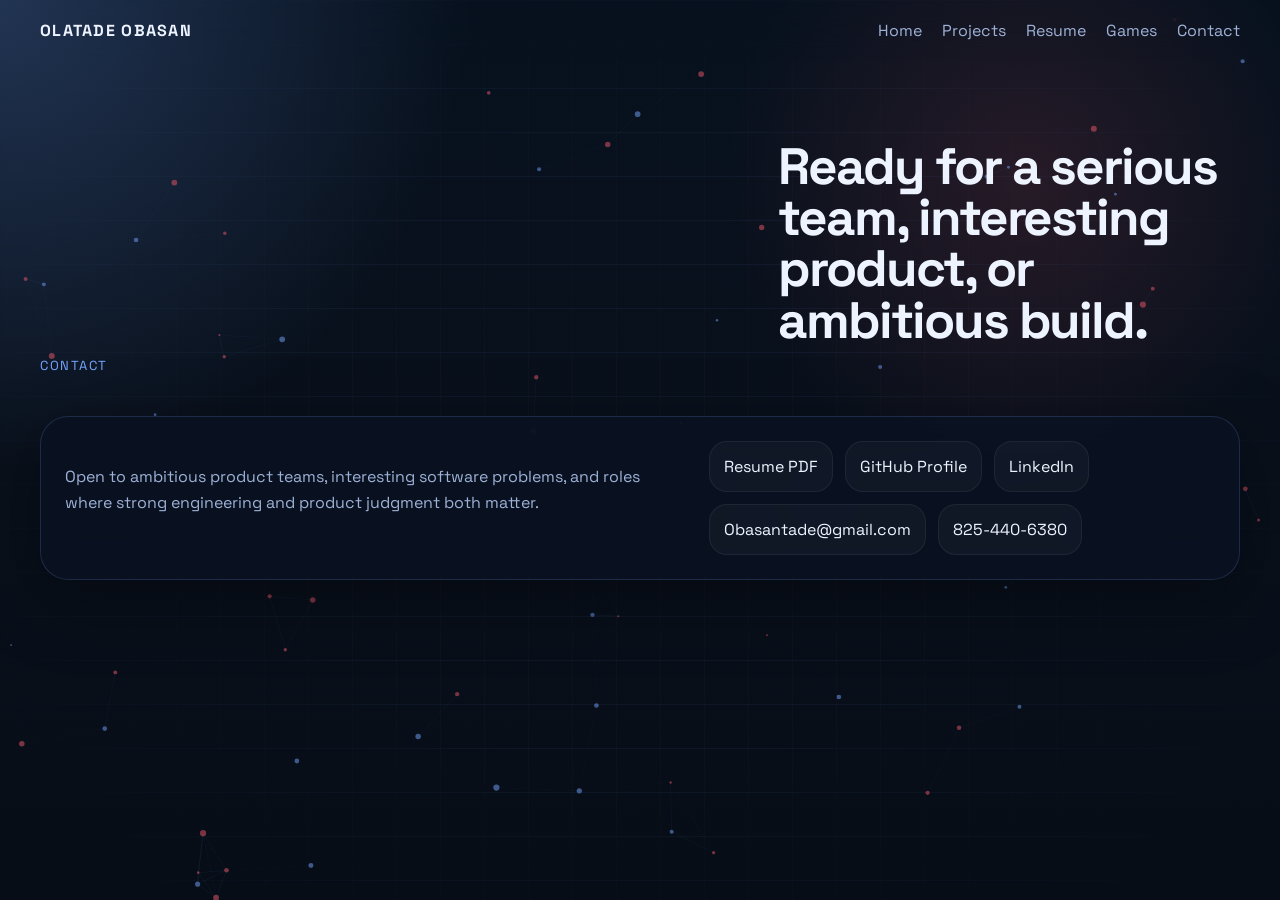
==== contact.html @ e3661280 "feat: split portfolio into multipage structure" ====
<!DOCTYPE html>
<html lang="en">
  <head>
    <meta charset="UTF-8" />
    <meta name="viewport" content="width=device-width, initial-scale=1.0" />
    <title>Contact | Olatade Obasan</title>
    <meta
      name="description"
      content="Contact details for software engineer Olatade Obasan."
    />
    <link rel="preconnect" href="https://fonts.googleapis.com" />
    <link rel="preconnect" href="https://fonts.gstatic.com" crossorigin />
    <link
      href="https://fonts.googleapis.com/css2?family=Space+Grotesk:wght@400;500;700&family=JetBrains+Mono:wght@400;600&display=swap"
      rel="stylesheet"
    />
    <link rel="stylesheet" href="./styles.css" />
  </head>
  <body>
    <canvas class="bg-canvas" id="bg-canvas" aria-hidden="true"></canvas>
    <div class="site-shell">
      <header class="topbar">
        <a class="brand" href="./index.html">Olatade Obasan</a>
        <nav class="nav" aria-label="Primary navigation">
          <a href="./index.html">Home</a>
          <a href="./projects.html">Projects</a>
          <a href="./resume.html">Resume</a>
          <a href="./games.html">Games</a>
          <a href="./contact.html">Contact</a>
        </nav>
      </header>

      <main id="top">
        <section class="section contact-section" id="contact" data-mobile-group="contact">
          <div class="section-heading">
            <p class="eyebrow">Contact</p>
            <h2>Ready for a serious team, interesting product, or ambitious build.</h2>
          </div>

          <div class="contact-card">
            <p>
              Open to ambitious product teams, interesting software problems, and roles where strong
              engineering and product judgment both matter.
            </p>
            <div class="contact-links">
              <a href="./assets/resume-professional.pdf">Resume PDF</a>
              <a href="https://github.com/tadester">GitHub Profile</a>
              <a href="https://www.linkedin.com/in/tadeobasan/">LinkedIn</a>
              <a href="mailto:Obasantade@gmail.com">Obasantade@gmail.com</a>
              <a href="tel:8254406380">825-440-6380</a>
            </div>
          </div>
        </section>

      </main>
    </div>

    <script src="./script.js"></script>
  </body>
</html>
---- styles.css ----
:root {
  --bg: #08111f;
  --bg-soft: #101a2f;
  --panel: rgba(10, 18, 34, 0.74);
  --panel-strong: rgba(12, 22, 42, 0.94);
  --text: #eef4ff;
  --muted: #9eb2d7;
  --line: rgba(122, 160, 255, 0.18);
  --accent: #77a6ff;
  --accent-2: #f05a6b;
  --accent-warm: #ff9e7a;
  --shadow: 0 20px 70px rgba(0, 0, 0, 0.35);
  --radius-lg: 28px;
  --radius-md: 18px;
  --radius-sm: 12px;
  --glow-strength: 0.74;
  --grid-strength: 0.34;
  --bg-motion: 0.42;
}

* {
  box-sizing: border-box;
}

html {
  scroll-behavior: smooth;
}

body {
  margin: 0;
  min-height: 100vh;
  font-family: "Space Grotesk", sans-serif;
  color: var(--text);
  background:
    radial-gradient(circle at top left, rgba(119, 166, 255, calc(var(--glow-strength) * 0.32)), transparent 30%),
    radial-gradient(circle at 80% 20%, rgba(240, 90, 107, calc(var(--glow-strength) * 0.18)), transparent 24%),
    linear-gradient(180deg, #07111e 0%, #09101b 55%, #070d17 100%);
}

body::before {
  content: "";
  position: fixed;
  inset: 0;
  pointer-events: none;
  background-image:
    linear-gradient(rgba(119, 166, 255, calc(var(--grid-strength) * 0.2)) 1px, transparent 1px),
    linear-gradient(90deg, rgba(240, 90, 107, calc(var(--grid-strength) * 0.12)) 1px, transparent 1px);
  background-size: 44px 44px;
  mask-image: radial-gradient(circle at center, black 40%, transparent 100%);
  opacity: 0.9;
}

.bg-canvas {
  position: fixed;
  inset: 0;
  width: 100%;
  height: 100%;
  z-index: 0;
  pointer-events: none;
  opacity: 0.9;
}

a {
  color: inherit;
  text-decoration: none;
}

button,
input {
  font: inherit;
}

code,
pre {
  font-family: "JetBrains Mono", monospace;
}

.site-shell {
  width: min(1200px, calc(100vw - 32px));
  margin: 0 auto;
  padding-bottom: 64px;
  position: relative;
  z-index: 1;
}

.topbar {
  position: sticky;
  top: 0;
  z-index: 30;
  display: flex;
  align-items: center;
  justify-content: space-between;
  padding: 20px 0;
  backdrop-filter: blur(18px);
  transition: padding 180ms ease, background 180ms ease, border-color 180ms ease;
}

.mobile-section-nav {
  display: none;
}

@media (min-width: 761px) {
  .mobile-section-nav {
    display: none !important;
  }
}

.brand {
  font-weight: 700;
  letter-spacing: 0.08em;
  text-transform: uppercase;
}

.nav {
  display: flex;
  gap: 20px;
  color: var(--muted);
}

.hero,
.section,
.contact-card {
  position: relative;
}

.hero {
  display: grid;
  grid-template-columns: 1.15fr 0.85fr;
  gap: 28px;
  min-height: 92vh;
  align-items: center;
}

.hero-copy,
.hero-panel,
.project-card,
.resume-card,
.lab-card,
.contact-card,
.proof-card,
.architecture-card,
.gallery-card {
  background: var(--panel);
  border: 1px solid var(--line);
  border-radius: var(--radius-lg);
  box-shadow: var(--shadow);
  backdrop-filter: blur(18px);
}

.hero-copy {
  padding: 48px;
}

.hero-copy,
.hero-panel {
  overflow: hidden;
}

.eyebrow {
  margin: 0 0 14px;
  color: var(--accent);
  text-transform: uppercase;
  letter-spacing: 0.12em;
  font-size: 0.82rem;
}

h1,
h2,
h3,
p {
  margin-top: 0;
}

h1 {
  font-size: clamp(3rem, 8vw, 5.6rem);
  line-height: 0.94;
  letter-spacing: -0.05em;
  max-width: 11ch;
  margin-bottom: 20px;
}

h2 {
  font-size: clamp(2rem, 4vw, 3.25rem);
  max-width: 14ch;
  line-height: 1;
  letter-spacing: -0.04em;
}

h3 {
  font-size: 1.35rem;
  margin-bottom: 12px;
}

.hero-text,
.project-copy p,
.resume-card p,
.lab-card p,
.contact-card p {
  color: var(--muted);
  line-height: 1.65;
  max-width: 62ch;
}

.cta-row {
  display: flex;
  flex-wrap: wrap;
  gap: 14px;
  margin: 28px 0 32px;
}

.hero-marquee {
  display: flex;
  gap: 12px;
  flex-wrap: wrap;
  margin: 0 0 28px;
}

.hero-marquee span {
  padding: 10px 14px;
  border-radius: 999px;
  border: 1px solid rgba(119, 166, 255, 0.22);
  background: rgba(119, 166, 255, 0.09);
  color: #e5edff;
  font-size: 0.88rem;
}

.button {
  display: inline-flex;
  align-items: center;
  justify-content: center;
  min-height: 48px;
  padding: 0 18px;
  border-radius: 999px;
  border: 1px solid transparent;
  transition: transform 180ms ease, border-color 180ms ease, background 180ms ease;
}

.button:hover,
.snippet-tab:hover {
  transform: translateY(-1px);
}

.button-primary {
  background: linear-gradient(135deg, var(--accent), #b8d1ff);
  color: #06111e;
  font-weight: 700;
}

.button-secondary {
  background: rgba(240, 90, 107, 0.08);
  border-color: rgba(240, 90, 107, 0.25);
  color: var(--text);
}

.compact-row {
  margin-top: 20px;
  margin-bottom: 0;
}

.hero-stats {
  display: grid;
  grid-template-columns: repeat(3, minmax(0, 1fr));
  gap: 14px;
  margin: 0;
}

.hero-stats div {
  padding: 16px;
  border-radius: var(--radius-md);
  background: rgba(255, 255, 255, 0.03);
  border: 1px solid rgba(255, 255, 255, 0.06);
}

.hero-stats dt {
  font-size: 0.84rem;
  color: var(--muted);
  margin-bottom: 8px;
}

.hero-stats dd {
  margin: 0;
  font-size: 0.95rem;
}

.hero-panel {
  padding: 20px;
}

.headshot-card {
  margin-bottom: 18px;
}

.headshot-intro {
  margin-bottom: 14px;
  padding: 14px 16px;
  border-radius: 18px;
  border: 1px solid rgba(255, 255, 255, 0.08);
  background: rgba(255, 255, 255, 0.03);
}

.headshot-intro span {
  display: block;
  margin-bottom: 8px;
  color: var(--accent);
  text-transform: uppercase;
  letter-spacing: 0.1em;
  font-size: 0.72rem;
}

.headshot-frame {
  position: relative;
  min-height: 190px;
  border-radius: 24px;
  overflow: hidden;
  background:
    radial-gradient(circle at top left, rgba(119, 166, 255, 0.22), transparent 36%),
    radial-gradient(circle at bottom right, rgba(240, 90, 107, 0.16), transparent 34%),
    rgba(255, 255, 255, 0.03);
  border: 1px solid rgba(255, 255, 255, 0.08);
}

.headshot-image {
  width: 100%;
  height: 100%;
  min-height: 190px;
  object-fit: cover;
  display: block;
}

.headshot-placeholder {
  position: absolute;
  inset: 0;
  display: grid;
  place-items: center;
  padding: 20px;
  text-align: center;
}

.headshot-placeholder span {
  display: block;
  color: var(--accent-2);
  text-transform: uppercase;
  letter-spacing: 0.1em;
  font-size: 0.72rem;
  margin-bottom: 10px;
}

.hero-radar {
  position: relative;
  height: 220px;
  margin-bottom: 16px;
  border-radius: 24px;
  overflow: hidden;
  background:
    radial-gradient(circle at center, rgba(119, 166, 255, 0.12), transparent 46%),
    linear-gradient(180deg, rgba(119, 166, 255, 0.08), rgba(240, 90, 107, 0.04));
  border: 1px solid rgba(124, 184, 255, 0.12);
}

.radar-ring {
  position: absolute;
  inset: 50%;
  border: 1px solid rgba(119, 166, 255, 0.14);
  border-radius: 50%;
  transform: translate(-50%, -50%);
}

.ring-1 {
  width: 72px;
  height: 72px;
}

.ring-2 {
  width: 138px;
  height: 138px;
}

.ring-3 {
  width: 204px;
  height: 204px;
}

.radar-node {
  position: absolute;
  display: inline-flex;
  align-items: center;
  justify-content: center;
  min-width: 68px;
  min-height: 40px;
  padding: 0 14px;
  border-radius: 999px;
  font-size: 0.84rem;
  border: 1px solid rgba(255, 255, 255, 0.08);
  background: rgba(7, 17, 31, 0.88);
  box-shadow: 0 10px 30px rgba(0, 0, 0, 0.22);
}

.node-core {
  top: 50%;
  left: 50%;
  transform: translate(-50%, -50%);
  background: linear-gradient(135deg, rgba(119, 166, 255, 0.24), rgba(240, 90, 107, 0.16));
}

.node-web {
  top: 18%;
  left: 22%;
}

.node-mobile {
  top: 23%;
  right: 12%;
}

.node-ai {
  bottom: 18%;
  left: 16%;
}

.node-data {
  right: 16%;
  bottom: 16%;
}

.panel-header {
  display: flex;
  align-items: center;
  gap: 10px;
  color: var(--muted);
  margin-bottom: 16px;
}

.status-dot {
  width: 10px;
  height: 10px;
  border-radius: 50%;
  background: var(--accent-2);
  box-shadow: 0 0 18px rgba(240, 90, 107, 0.75);
}

.code-window,
.snippet-viewer,
.mini-console,
.terminal-log {
  overflow: auto;
  border-radius: var(--radius-md);
  background: rgba(5, 12, 22, 0.95);
  border: 1px solid rgba(124, 184, 255, 0.16);
}

.code-window {
  padding: 18px;
}

.code-window pre,
.snippet-viewer {
  margin: 0;
}

.token-comment {
  color: #7392b8;
}

.token-keyword {
  color: #87b8ff;
}

.token-string {
  color: #ffd580;
}

.signal-grid {
  display: grid;
  grid-template-columns: repeat(2, minmax(0, 1fr));
  gap: 12px;
  margin-top: 16px;
}

.signal-grid div,
.contact-links a {
  padding: 14px;
  border-radius: var(--radius-md);
  background: rgba(255, 255, 255, 0.03);
  border: 1px solid rgba(255, 255, 255, 0.06);
}

.signal-grid span {
  display: block;
  color: var(--muted);
  margin-bottom: 6px;
}

.section {
  padding: 80px 0 0;
}

.proof-strip {
  display: grid;
  grid-template-columns: repeat(3, minmax(0, 1fr));
  gap: 18px;
  padding-top: 16px;
}

.proof-card,
.architecture-card,
.detail-box,
.pillar,
.snippet-caption,
.upload-card,
.game-hud,
.resume-fact {
  padding: 18px;
  border-radius: 22px;
  background: rgba(8, 19, 34, 0.7);
  border: 1px solid var(--line);
  box-shadow: var(--shadow);
  backdrop-filter: blur(18px);
}

.proof-card span,
.detail-box span,
.pillar span,
.snippet-caption span,
.upload-card span,
.resume-fact span {
  display: block;
  margin-bottom: 10px;
  color: var(--accent);
  text-transform: uppercase;
  letter-spacing: 0.1em;
  font-size: 0.72rem;
}

.proof-card strong,
.detail-box strong,
.pillar strong,
.snippet-caption strong,
.upload-card strong,
.resume-fact strong {
  font-size: 1rem;
  line-height: 1.45;
}

.section-heading {
  display: flex;
  justify-content: space-between;
  gap: 24px;
  align-items: end;
  margin-bottom: 28px;
}

.project-grid,
.lab-grid {
  display: grid;
  gap: 20px;
}

.project-grid {
  grid-template-columns: 1.2fr 0.8fr;
}

.project-card {
  padding: 24px;
}

.project-grid > .featured {
  grid-column: 1 / -1;
}

.project-card.featured {
  display: grid;
  grid-template-columns: 0.9fr 1.1fr;
  gap: 18px;
}

.analysis-board {
  display: grid;
  gap: 16px;
}

.project-detail-grid {
  display: grid;
  gap: 12px;
  margin-top: 18px;
}

.analysis-top {
  display: flex;
  justify-content: space-between;
  gap: 16px;
  align-items: center;
  padding: 14px 16px;
  border-radius: 18px;
  background: rgba(255, 255, 255, 0.03);
  border: 1px solid rgba(255, 255, 255, 0.08);
  color: var(--muted);
}

.analysis-top span {
  text-transform: uppercase;
  letter-spacing: 0.08em;
  font-size: 0.72rem;
}

.analysis-top strong {
  color: var(--text);
  font-size: 0.92rem;
}

.analysis-grid {
  display: grid;
  grid-template-columns: repeat(2, minmax(0, 1fr));
  gap: 12px;
}

.metric-card {
  padding: 16px;
  border-radius: 18px;
  background: linear-gradient(180deg, rgba(119, 166, 255, 0.1), rgba(240, 90, 107, 0.05));
  border: 1px solid rgba(119, 166, 255, 0.16);
}

.metric-card span {
  display: block;
  margin-bottom: 8px;
  color: var(--muted);
  font-size: 0.84rem;
}

.metric-card strong {
  font-size: 1.05rem;
}

.detail-box {
  padding: 16px;
  border-radius: 18px;
  background: linear-gradient(180deg, rgba(255, 255, 255, 0.04), rgba(255, 255, 255, 0.02));
}

.project-type {
  color: var(--accent-warm);
  text-transform: uppercase;
  letter-spacing: 0.12em;
  font-size: 0.76rem;
  margin-bottom: 12px;
}

.tag-row,
.timeline {
  display: flex;
  flex-wrap: wrap;
  gap: 10px;
  list-style: none;
  padding: 0;
  margin: 18px 0 0;
}

.tag-row li,
.timeline li {
  padding: 8px 12px;
  border-radius: 999px;
  background: rgba(119, 166, 255, 0.1);
  border: 1px solid rgba(119, 166, 255, 0.22);
  color: #e2ebff;
}

.screen-mockup {
  background: linear-gradient(180deg, rgba(124, 184, 255, 0.12), rgba(124, 184, 255, 0.02));
  border: 1px solid rgba(124, 184, 255, 0.16);
  border-radius: 24px;
  min-height: 290px;
  overflow: hidden;
}

.mockup-top {
  height: 36px;
  background: rgba(255, 255, 255, 0.04);
  border-bottom: 1px solid rgba(255, 255, 255, 0.06);
}

.mockup-body {
  padding: 20px;
}

.chart-bars {
  display: flex;
  align-items: end;
  gap: 14px;
  height: 120px;
}

.chart-bars span {
  flex: 1;
  border-radius: 999px 999px 10px 10px;
  background: linear-gradient(180deg, var(--accent-2), var(--accent));
}

.mockup-card {
  height: 72px;
  margin-top: 18px;
  border-radius: 18px;
  background: rgba(255, 255, 255, 0.06);
}

.mockup-card.short {
  height: 54px;
}

.mini-console,
.terminal-log {
  padding: 16px;
  min-height: 180px;
  color: #b9f5db;
}

.visual-project-card {
  display: grid;
  gap: 18px;
}

.system-pillars {
  display: grid;
  grid-template-columns: repeat(3, minmax(0, 1fr));
  gap: 12px;
}

.pillar {
  padding: 16px;
  border-radius: 18px;
}

.image-stack {
  display: grid;
  grid-template-columns: 1.1fr 0.9fr;
  gap: 12px;
}

.image-stack img,
.media-image-tile img {
  width: 100%;
  height: 100%;
  object-fit: cover;
  display: block;
}

.image-stack img {
  min-height: 220px;
  border-radius: 18px;
  border: 1px solid rgba(255, 255, 255, 0.08);
}

.media-card {
  display: grid;
  gap: 18px;
}

.upload-grid,
.gallery-grid,
.games-grid,
.resume-facts {
  display: grid;
  gap: 12px;
}

.upload-grid {
  grid-template-columns: repeat(3, minmax(0, 1fr));
}

.upload-card {
  padding: 20px;
  border-radius: 20px;
}

.gallery-grid {
  grid-template-columns: repeat(3, minmax(0, 1fr));
}

.gallery-card {
  padding: 24px;
  min-width: 0;
  overflow: hidden;
}

.gallery-carousel {
  display: grid;
  gap: 14px;
}

.gallery-stage {
  display: grid;
  grid-template-columns: 56px minmax(0, 1fr) 56px;
  gap: 12px;
  align-items: center;
}

.gallery-figure {
  margin: 0;
  border-radius: 18px;
  overflow: hidden;
  border: 1px solid rgba(255, 255, 255, 0.08);
  background:
    radial-gradient(circle at top left, rgba(119, 166, 255, 0.18), transparent 38%),
    radial-gradient(circle at bottom right, rgba(240, 90, 107, 0.12), transparent 38%),
    rgba(255, 255, 255, 0.03);
  aspect-ratio: 16 / 10;
  min-height: 250px;
  cursor: zoom-in;
  min-width: 0;
}

.gallery-nav {
  width: 44px;
  height: 44px;
  padding: 0;
  border-radius: 999px;
  border: 1px solid rgba(255, 255, 255, 0.08);
  background: rgba(5, 12, 22, 0.84);
  color: var(--text);
  font-size: 1.5rem;
  cursor: pointer;
  align-self: center;
  justify-self: center;
}

.gallery-nav:hover,
.gallery-nav:focus-visible {
  border-color: rgba(119, 166, 255, 0.28);
  background: rgba(18, 34, 56, 0.92);
}

.gallery-thumbs {
  display: grid;
  grid-template-columns: repeat(3, minmax(0, 1fr));
  gap: 10px;
}

.gallery-thumb {
  padding: 0;
  border: 1px solid rgba(255, 255, 255, 0.08);
  background: rgba(255, 255, 255, 0.03);
  border-radius: 14px;
  overflow: hidden;
  cursor: pointer;
}

.gallery-thumb.is-active {
  border-color: rgba(119, 166, 255, 0.32);
  box-shadow: 0 0 0 2px rgba(119, 166, 255, 0.16);
}

.gallery-thumb img {
  width: 100%;
  display: block;
  aspect-ratio: 16 / 10;
  object-fit: cover;
}

.gallery-lightbox {
  position: fixed;
  inset: 0;
  z-index: 80;
  display: grid;
  place-items: center;
}

.gallery-lightbox[hidden] {
  display: none;
}

.gallery-lightbox-backdrop {
  position: absolute;
  inset: 0;
  background: rgba(4, 10, 18, 0.84);
  backdrop-filter: blur(8px);
}

.gallery-lightbox-dialog {
  position: relative;
  z-index: 1;
  width: min(1180px, calc(100vw - 48px));
  display: grid;
  grid-template-columns: auto 1fr auto;
  gap: 16px;
  align-items: center;
}

.gallery-lightbox-figure {
  margin: 0;
  min-height: 70vh;
  max-height: 86vh;
  border-radius: 26px;
  overflow: hidden;
  border: 1px solid rgba(255, 255, 255, 0.08);
  background: rgba(5, 12, 22, 0.92);
  display: grid;
  place-items: center;
  padding: 24px;
}

.gallery-lightbox-figure img {
  width: 100%;
  max-height: calc(86vh - 48px);
  object-fit: contain;
}

.gallery-lightbox-close,
.gallery-lightbox-nav {
  width: 52px;
  height: 52px;
  border-radius: 999px;
  border: 1px solid rgba(255, 255, 255, 0.1);
  background: rgba(5, 12, 22, 0.9);
  color: var(--text);
  font-size: 1.8rem;
  cursor: pointer;
}

.gallery-lightbox-close {
  position: absolute;
  top: -10px;
  right: -10px;
  z-index: 2;
}

.gallery-image {
  width: 100%;
  height: 100%;
  object-fit: contain;
  display: block;
}

.snippet-tabs {
  margin-top: 18px;
}

.snippet-caption {
  margin-top: 18px;
  margin-bottom: 14px;
  padding: 16px;
  border-radius: 18px;
}

.tab-row {
  display: flex;
  gap: 10px;
  margin-bottom: 12px;
}

.snippet-tab {
  border: 1px solid rgba(124, 184, 255, 0.18);
  background: rgba(124, 184, 255, 0.08);
  color: var(--text);
  border-radius: 999px;
  min-height: 40px;
  padding: 0 14px;
  cursor: pointer;
}

.snippet-tab.active {
  background: rgba(126, 240, 200, 0.12);
  border-color: rgba(126, 240, 200, 0.28);
}

.snippet-viewer {
  min-height: 224px;
  padding: 18px;
  white-space: pre-wrap;
  color: #dce8f7;
}

.architecture-grid {
  display: grid;
  grid-template-columns: repeat(3, minmax(0, 1fr));
  gap: 20px;
}

.architecture-card {
  padding: 24px;
}

.accent-card {
  background:
    linear-gradient(180deg, rgba(240, 90, 107, 0.08), rgba(119, 166, 255, 0.05)),
    rgba(8, 19, 34, 0.76);
}

.architecture-list {
  list-style: none;
  padding: 0;
  margin: 18px 0 0;
  display: grid;
  gap: 12px;
}

.architecture-list li {
  padding: 14px 16px;
  border-radius: 16px;
  background: rgba(255, 255, 255, 0.03);
  border: 1px solid rgba(255, 255, 255, 0.08);
  color: var(--muted);
  line-height: 1.55;
}

.resume-card,
.lab-card,
.contact-card {
  padding: 24px;
}

.resume-walkthrough {
  display: grid;
  grid-template-columns: 280px 1fr;
  gap: 20px;
}

.resume-nav,
.resume-stage,
.spoons-card,
.game-showcase-card,
.game-info-card,
.game-controls-card {
  background: var(--panel);
  border: 1px solid var(--line);
  border-radius: var(--radius-lg);
  box-shadow: var(--shadow);
  backdrop-filter: blur(18px);
}

.resume-nav {
  display: grid;
  gap: 10px;
  align-content: start;
  padding: 18px;
}

.resume-tab {
  min-height: 52px;
  border-radius: 16px;
  border: 1px solid rgba(255, 255, 255, 0.08);
  background: rgba(255, 255, 255, 0.03);
  color: var(--text);
  text-align: left;
  padding: 0 16px;
  cursor: pointer;
}

.resume-tab.active {
  background: linear-gradient(135deg, rgba(119, 166, 255, 0.16), rgba(240, 90, 107, 0.08));
  border-color: rgba(119, 166, 255, 0.28);
}

.resume-stage {
  padding: 24px;
}

.resume-panel {
  animation: panel-fade 260ms ease;
}

.resume-facts {
  margin-top: 18px;
}

.link-list {
  display: grid;
  gap: 12px;
}

.link-list a {
  padding: 14px 16px;
  border-radius: 16px;
  background: rgba(255, 255, 255, 0.03);
  border: 1px solid rgba(255, 255, 255, 0.08);
}

.timeline {
  display: grid;
}

.timeline li {
  border-radius: 16px;
}

.lab-card label,
.game-controls-card label {
  display: block;
  margin: 18px 0 8px;
  color: var(--muted);
}

input[type="range"] {
  width: 100%;
  accent-color: var(--accent);
}

.terminal-card {
  grid-column: span 2;
}

.games-grid {
  grid-template-columns: 1.1fr 0.9fr 0.9fr;
}

.spoons-card,
.game-showcase-card,
.game-info-card,
.game-controls-card {
  padding: 24px;
}

.spoons-card {
  grid-column: 1 / -1;
  display: grid;
  gap: 16px;
}

.spoons-shell {
  display: grid;
  gap: 18px;
}

.spoons-status-bar {
  display: flex;
  gap: 12px;
  flex-wrap: wrap;
  align-items: center;
  justify-content: space-between;
  padding: 16px;
  border-radius: 20px;
  border: 1px solid rgba(255, 255, 255, 0.08);
  background:
    linear-gradient(135deg, rgba(255, 255, 255, 0.06), rgba(255, 255, 255, 0.02)),
    rgba(6, 14, 24, 0.78);
}

.spoons-status-pill {
  min-width: 104px;
  padding: 12px 14px;
  border-radius: 16px;
  border: 1px solid rgba(255, 255, 255, 0.07);
  background: rgba(255, 255, 255, 0.03);
}

.spoons-status-pill span,
.spoons-stack-label,
.spoons-player-meta span,
.spoons-seat-note,
.spoons-helper {
  color: var(--muted);
  font-size: 0.84rem;
}

.spoons-status-pill strong,
.spoons-player-meta strong {
  display: block;
  margin-top: 4px;
  font-size: 1rem;
  color: var(--text);
}

.spoons-table {
  position: relative;
  min-height: 560px;
  border-radius: 34px;
  overflow: hidden;
  border: 1px solid rgba(255, 255, 255, 0.08);
  background:
    radial-gradient(circle at top, rgba(255, 230, 133, 0.24), transparent 30%),
    radial-gradient(circle at 25% 22%, rgba(119, 166, 255, 0.18), transparent 26%),
    radial-gradient(circle at 80% 76%, rgba(240, 90, 107, 0.2), transparent 30%),
    linear-gradient(180deg, rgba(18, 79, 67, 0.94), rgba(9, 52, 46, 0.98));
  box-shadow:
    inset 0 0 0 2px rgba(255, 255, 255, 0.03),
    inset 0 30px 90px rgba(255, 213, 103, 0.12);
}

.spoons-table::before {
  content: "";
  position: absolute;
  inset: 18px;
  border-radius: 28px;
  border: 1px solid rgba(255, 255, 255, 0.06);
  background:
    radial-gradient(circle, transparent 0 48%, rgba(255, 255, 255, 0.03) 49%, transparent 50%),
    linear-gradient(135deg, rgba(255, 255, 255, 0.05), transparent 35%);
  pointer-events: none;
}

.spoons-center {
  position: absolute;
  inset: 58% auto auto 50%;
  transform: translate(-50%, -50%);
  width: min(220px, calc(100% - 64px));
  display: grid;
  justify-items: center;
  gap: 8px;
  z-index: 5;
}

.spoons-logo-badge {
  padding: 8px 14px;
  border-radius: 999px;
  border: 1px solid rgba(255, 212, 94, 0.4);
  background: linear-gradient(135deg, rgba(255, 190, 60, 0.24), rgba(255, 121, 66, 0.16));
  color: #fff5db;
  font-size: 0.8rem;
  letter-spacing: 0.08em;
  text-transform: uppercase;
}

.spoons-spoon-ring {
  width: 138px;
  min-height: 104px;
  display: grid;
  grid-template-columns: repeat(2, minmax(0, 1fr));
  gap: 8px;
  padding: 12px;
  border-radius: 999px;
  background:
    radial-gradient(circle, rgba(255, 255, 255, 0.08), rgba(255, 255, 255, 0.02) 65%, transparent 72%),
    rgba(120, 38, 17, 0.26);
  box-shadow:
    inset 0 0 0 1px rgba(255, 255, 255, 0.04),
    0 18px 32px rgba(6, 14, 24, 0.36);
  cursor: pointer;
}

.spoons-spoon-ring.is-disabled {
  cursor: default;
  opacity: 0.82;
}

.spoons-spoon-chip {
  display: grid;
  place-items: center;
  aspect-ratio: 1;
  border-radius: 999px;
  padding: 0;
  border: 1px solid rgba(255, 255, 255, 0.06);
  background: radial-gradient(circle, rgba(255, 255, 255, 0.16), rgba(255, 255, 255, 0.04));
  cursor: pointer;
}

.spoons-spoon-chip img {
  width: 26px;
  height: 26px;
  object-fit: contain;
  filter: drop-shadow(0 8px 16px rgba(0, 0, 0, 0.26));
}

.spoons-spoon-chip.is-claimed {
  opacity: 0.25;
  transform: scale(0.94);
  cursor: default;
}

.spoons-center-stack {
  display: flex;
  gap: 10px;
  align-items: end;
}

.spoons-deck-stack,
.spoons-discard-stack {
  display: grid;
  justify-items: center;
  gap: 10px;
}

.spoons-stack-card {
  width: 46px;
  aspect-ratio: 0.72;
  border-radius: 14px;
  border: 1px solid rgba(255, 255, 255, 0.12);
  background: rgba(4, 10, 18, 0.78);
  background-position: center;
  background-repeat: no-repeat;
  background-size: cover;
  box-shadow: 0 12px 22px rgba(6, 14, 24, 0.3);
}

.spoons-stack-back {
  background-image: url("./src/images/card_back.png");
}

.spoons-announcer {
  max-width: 200px;
  margin: 0;
  text-align: center;
  color: #f4fbff;
  line-height: 1.25;
  font-size: 0.82rem;
  text-shadow: 0 6px 24px rgba(0, 0, 0, 0.35);
}

.spoon-grab-button.is-disabled {
  opacity: 0.45;
  cursor: pointer;
}

.spoons-seat {
  position: absolute;
  width: 154px;
  padding: 10px;
  border-radius: 20px;
  border: 1px solid rgba(255, 255, 255, 0.08);
  background:
    linear-gradient(135deg, rgba(12, 31, 28, 0.82), rgba(8, 18, 31, 0.76)),
    rgba(5, 12, 22, 0.74);
  box-shadow: 0 18px 28px rgba(5, 12, 22, 0.28);
  z-index: 1;
}

.spoons-seat.is-turn {
  box-shadow:
    0 0 0 2px rgba(255, 214, 110, 0.36),
    0 18px 36px rgba(255, 196, 86, 0.18);
}

.spoons-seat.is-out {
  opacity: 0.56;
}

.spoons-seat-top {
  top: 14px;
  left: 50%;
  transform: translateX(-50%);
}

.spoons-seat-left {
  top: 51%;
  left: 12px;
  transform: translateY(-50%);
}

.spoons-seat-right {
  top: 51%;
  right: 12px;
  transform: translateY(-50%);
}

.spoons-seat-bottom {
  display: none;
}

.spoons-seat-header {
  display: flex;
  align-items: center;
  gap: 10px;
}

.spoons-avatar {
  width: 38px;
  height: 38px;
  border-radius: 12px;
  object-fit: cover;
  border: 2px solid rgba(255, 255, 255, 0.14);
  box-shadow: 0 10px 20px rgba(0, 0, 0, 0.2);
  background: rgba(255, 255, 255, 0.06);
}

.spoons-player-name-row {
  display: flex;
  align-items: center;
  gap: 8px;
  flex-wrap: wrap;
}

.spoons-player-name-row strong {
  font-size: 0.88rem;
}

.spoons-player-badge {
  padding: 3px 8px;
  border-radius: 999px;
  font-size: 0.64rem;
  letter-spacing: 0.04em;
  text-transform: uppercase;
  border: 1px solid rgba(255, 255, 255, 0.08);
  background: rgba(255, 255, 255, 0.05);
}

.spoons-player-badge.is-live {
  border-color: rgba(255, 214, 110, 0.32);
  background: rgba(255, 214, 110, 0.14);
  color: #ffe6a0;
}

.spoons-player-badge.is-spoon {
  border-color: rgba(255, 245, 220, 0.26);
  background: rgba(255, 245, 220, 0.16);
  color: #fff8e6;
}

.spoons-player-badge.is-out {
  border-color: rgba(240, 90, 107, 0.28);
  background: rgba(240, 90, 107, 0.12);
  color: #ffc8cf;
}

.spoons-player-meta {
  display: grid;
  gap: 4px;
}

.spoons-seat-note {
  margin: 8px 0 6px;
  font-size: 0.74rem;
}

.spoons-bot-hand {
  display: flex;
  gap: 0;
  min-height: 56px;
  align-items: center;
}

.spoons-mini-card {
  width: 32px;
  aspect-ratio: 0.72;
  margin-left: -12px;
  border-radius: 8px;
  border: 1px solid rgba(255, 255, 255, 0.14);
  background-image: url("./src/images/card_back.png");
  background-position: center;
  background-repeat: no-repeat;
  background-size: cover;
  box-shadow: 0 10px 20px rgba(0, 0, 0, 0.26);
}

.spoons-mini-card:first-child {
  margin-left: 0;
}

.spoons-bottom-row {
  display: grid;
  grid-template-columns: 1.2fr 0.8fr;
  gap: 14px;
  margin-top: -2px;
}

.spoons-hand-panel,
.spoons-rules {
  padding: 18px;
  border-radius: 24px;
  border: 1px solid rgba(255, 255, 255, 0.08);
  background:
    linear-gradient(135deg, rgba(255, 255, 255, 0.04), rgba(255, 255, 255, 0.02)),
    rgba(5, 12, 22, 0.74);
}

.spoons-hand-header {
  display: flex;
  justify-content: space-between;
  gap: 16px;
  align-items: center;
  margin-bottom: 12px;
}

.spoons-hand-header h4,
.spoons-rules h4 {
  margin: 8px 0 0;
}

.spoons-player-console {
  display: flex;
  align-items: center;
  gap: 12px;
}

.spoons-console-avatar {
  width: 54px;
  height: 54px;
  border-radius: 16px;
  object-fit: cover;
  border: 2px solid rgba(255, 255, 255, 0.12);
}

.spoons-console-copy {
  display: grid;
  gap: 6px;
}

.spoons-console-copy h4 {
  margin: 0;
}

.spoons-console-hearts {
  display: flex;
  gap: 8px;
  flex-wrap: wrap;
}

.spoons-hand-actions {
  display: grid;
  justify-items: end;
  gap: 10px;
}

.spoon-grab-button {
  min-width: 168px;
}

.spoons-player-hand {
  display: flex;
  gap: 10px;
  flex-wrap: wrap;
}

.spoons-card-button {
  position: relative;
  width: 102px;
  aspect-ratio: 0.72;
  padding: 0;
  border: none;
  background: transparent;
  cursor: pointer;
  transform: translateY(0);
  transition: transform 180ms ease;
}

.spoons-card-button:hover,
.spoons-card-button:focus-visible {
  transform: translateY(-6px);
}

.spoons-card-button[disabled] {
  cursor: default;
}

.spoons-card-button img,
.spoons-card-static {
  width: 100%;
  height: 100%;
  border-radius: 18px;
  display: block;
  object-fit: cover;
  border: 1px solid rgba(255, 255, 255, 0.14);
  box-shadow: 0 14px 24px rgba(0, 0, 0, 0.28);
}

.spoons-card-button span {
  position: absolute;
  inset: auto 10px 10px 10px;
  padding: 8px 10px;
  border-radius: 999px;
  font-size: 0.82rem;
  text-align: center;
  background: rgba(5, 12, 22, 0.78);
  border: 1px solid rgba(255, 255, 255, 0.08);
}

.spoons-card-button.is-pick {
  filter: drop-shadow(0 10px 24px rgba(255, 214, 110, 0.2));
}

.spoons-card-button.is-pick img {
  border-color: rgba(255, 214, 110, 0.28);
}

.spoons-empty-hand {
  padding: 20px;
  border-radius: 20px;
  border: 1px dashed rgba(255, 255, 255, 0.14);
  color: var(--muted);
  width: 100%;
  text-align: center;
}

.spoons-rules .timeline {
  margin-top: 18px;
  gap: 10px;
}

.spoons-rules .timeline li {
  padding: 12px 14px;
  font-size: 0.95rem;
}

.spoons-health-track {
  display: flex;
  gap: 8px;
  flex-wrap: wrap;
}

.spoons-heart-chip {
  width: 24px;
  height: 24px;
  display: grid;
  place-items: center;
  border-radius: 999px;
  background: rgba(255, 255, 255, 0.04);
  border: 1px solid rgba(255, 255, 255, 0.08);
  font-size: 0.8rem;
  filter: grayscale(1);
  opacity: 0.42;
}

.spoons-heart-chip.is-lost {
  filter: grayscale(0);
  opacity: 1;
  background: linear-gradient(135deg, rgba(240, 90, 107, 0.24), rgba(255, 163, 142, 0.16));
}

.game-showcase-card {
  display: grid;
  gap: 14px;
}

.game-hud {
  display: flex;
  justify-content: space-between;
  gap: 12px;
  padding: 14px 16px;
  border-radius: 16px;
}

.game-board {
  position: relative;
  min-height: 260px;
  overflow: hidden;
  border-radius: 24px;
  border: 1px solid rgba(119, 166, 255, 0.18);
  background:
    radial-gradient(circle at 20% 20%, rgba(119, 166, 255, 0.16), transparent 28%),
    radial-gradient(circle at 80% 80%, rgba(240, 90, 107, 0.14), transparent 28%),
    rgba(5, 12, 22, 0.96);
}

.player-ship,
.obstacle-dot,
.pickup-orb {
  position: absolute;
}

.player-ship {
  width: 34px;
  height: 26px;
  filter: drop-shadow(0 0 16px rgba(119, 166, 255, 0.8));
}

.ship-core,
.ship-wing {
  position: absolute;
  display: block;
}

.ship-core {
  inset: 7px 8px;
  border-radius: 999px;
  background: linear-gradient(135deg, #ffffff, #b8d1ff 60%, #77a6ff);
}

.ship-wing {
  width: 14px;
  height: 14px;
  background: linear-gradient(135deg, #77a6ff, #f05a6b);
  clip-path: polygon(50% 0%, 100% 100%, 0% 100%);
  top: 0;
}

.ship-wing-left {
  left: 0;
  transform: rotate(-36deg);
}

.ship-wing-right {
  right: 0;
  transform: rotate(36deg);
}

.obstacle-dot {
  width: 22px;
  height: 22px;
  background: linear-gradient(135deg, var(--accent-2), #ffb19a);
  box-shadow: 0 0 18px rgba(240, 90, 107, 0.55);
  clip-path: polygon(50% 0%, 92% 25%, 100% 70%, 50% 100%, 6% 74%, 0% 24%);
}

.pickup-orb {
  width: 14px;
  height: 14px;
  border-radius: 50%;
  background: linear-gradient(135deg, #fff6c3, var(--accent-warm));
  box-shadow: 0 0 16px rgba(255, 158, 122, 0.65);
}

.terminal-line {
  color: #d9fff1;
  margin-bottom: 10px;
}

.terminal-line span {
  color: #7cb8ff;
}

.contact-card {
  display: flex;
  justify-content: space-between;
  gap: 24px;
  align-items: center;
}

.contact-links {
  display: flex;
  flex-wrap: wrap;
  gap: 12px;
}

[data-fallback-hidden].is-missing {
  display: none;
}

.headshot-frame.has-image .headshot-placeholder {
  display: none;
}

.gallery-image.is-missing {
  display: none;
}

.resume-link.is-disabled {
  pointer-events: none;
  opacity: 0.56;
  filter: grayscale(0.2);
}

.resume-link.is-disabled::after {
  content: "  (add file first)";
  font-size: 0.82rem;
}

[data-reveal] {
  opacity: 0;
  transform: translateY(20px);
  transition: opacity 500ms ease, transform 500ms ease;
}

[data-reveal].is-visible {
  opacity: 1;
  transform: translateY(0);
}

.scrolled .topbar {
  padding-top: 12px;
  padding-bottom: 12px;
  background: rgba(6, 16, 27, 0.55);
  border-bottom: 1px solid rgba(255, 255, 255, 0.05);
}

@keyframes panel-fade {
  from {
    opacity: 0;
    transform: translateY(8px);
  }
  to {
    opacity: 1;
    transform: translateY(0);
  }
}

@media (max-width: 980px) {
  .hero,
  .project-grid,
  .project-card.featured,
  .lab-grid,
  .contact-card,
  .section-heading,
  .proof-strip,
  .architecture-grid,
  .gallery-grid,
  .upload-grid,
  .games-grid,
  .resume-walkthrough {
    grid-template-columns: 1fr;
    display: grid;
  }

  .spoons-card {
    grid-column: auto;
  }

  .topbar {
    flex-direction: column;
    gap: 14px;
    align-items: start;
  }

  .nav {
    flex-wrap: wrap;
  }

  .hero {
    min-height: auto;
    padding-top: 28px;
  }

  .hero-copy {
    padding: 30px;
  }

  .hero-stats {
    grid-template-columns: 1fr;
  }

  .analysis-grid,
  .image-stack,
  .system-pillars,
  .spoons-hand,
  .spoons-bottom-row {
    grid-template-columns: 1fr;
  }

  .gallery-stage {
    grid-template-columns: 1fr;
  }

  .gallery-nav {
    width: 100%;
    border-radius: 14px;
  }

  .gallery-lightbox-dialog {
    width: min(100vw - 24px, 900px);
    grid-template-columns: 1fr;
  }

  .gallery-lightbox-close {
    top: 10px;
    right: 10px;
  }

  .gallery-lightbox-nav {
    width: 100%;
    border-radius: 14px;
  }

  .spoons-table {
    min-height: 760px;
  }

  .spoons-center {
    inset: 404px auto auto 50%;
    transform: translateX(-50%);
    width: min(220px, calc(100% - 42px));
  }

  .spoons-seat-top,
  .spoons-seat-left,
  .spoons-seat-right,
  .spoons-seat-bottom {
    left: 50%;
    right: auto;
    transform: translateX(-50%);
    width: min(214px, calc(100% - 30px));
  }

  .spoons-seat-top {
    top: 24px;
  }

  .spoons-seat-left {
    top: 144px;
  }

  .spoons-seat-right {
    top: 274px;
  }

  .terminal-card {
    grid-column: auto;
  }
}

@media (max-width: 640px) {
  .site-shell {
    width: min(100vw - 20px, 1200px);
  }

  h1 {
    max-width: 100%;
  }

  .hero-copy,
  .hero-panel,
  .project-card,
  .resume-card,
  .lab-card,
  .contact-card {
    padding: 20px;
    border-radius: 22px;
  }

  .hero-radar {
    height: 180px;
  }

  .cta-row,
  .contact-links {
    flex-direction: column;
  }

  .button,
  .contact-links a {
    width: 100%;
  }

  .spoons-status-bar,
  .spoons-hand-header {
    align-items: stretch;
  }

  .spoons-status-pill,
  .spoons-card-button {
    width: 100%;
  }

  .spoons-player-hand {
    display: grid;
    grid-template-columns: repeat(2, minmax(0, 1fr));
  }

  .spoons-card-button {
    max-width: none;
  }

  .spoons-table {
    min-height: 780px;
  }

  .spoons-spoon-ring {
    width: 132px;
    min-height: 100px;
  }

  .gallery-thumbs {
    grid-template-columns: 1fr;
  }

  .spoons-player-console {
    align-items: start;
  }

  .spoons-hand-actions {
    justify-items: stretch;
  }
}

@media (max-width: 760px) {
  .nav {
    display: none;
  }

  .mobile-section-nav {
    position: sticky;
    top: 78px;
    z-index: 30;
    display: flex;
    gap: 8px;
    overflow-x: auto;
    padding: 10px 0 6px;
    margin-bottom: 6px;
  }

  .mobile-section-tab {
    flex: 0 0 auto;
    padding: 10px 14px;
    border-radius: 999px;
    border: 1px solid rgba(255, 255, 255, 0.08);
    background: rgba(5, 12, 22, 0.78);
    color: var(--text);
    cursor: pointer;
    white-space: nowrap;
  }

  .mobile-section-tab.is-active {
    border-color: rgba(119, 166, 255, 0.3);
    background: linear-gradient(135deg, rgba(119, 166, 255, 0.22), rgba(240, 90, 107, 0.14));
  }

  .mobile-section-hidden {
    display: none !important;
  }

  .hero {
    min-height: auto;
  }

  .section {
    padding-top: 18px;
    padding-bottom: 18px;
  }
}
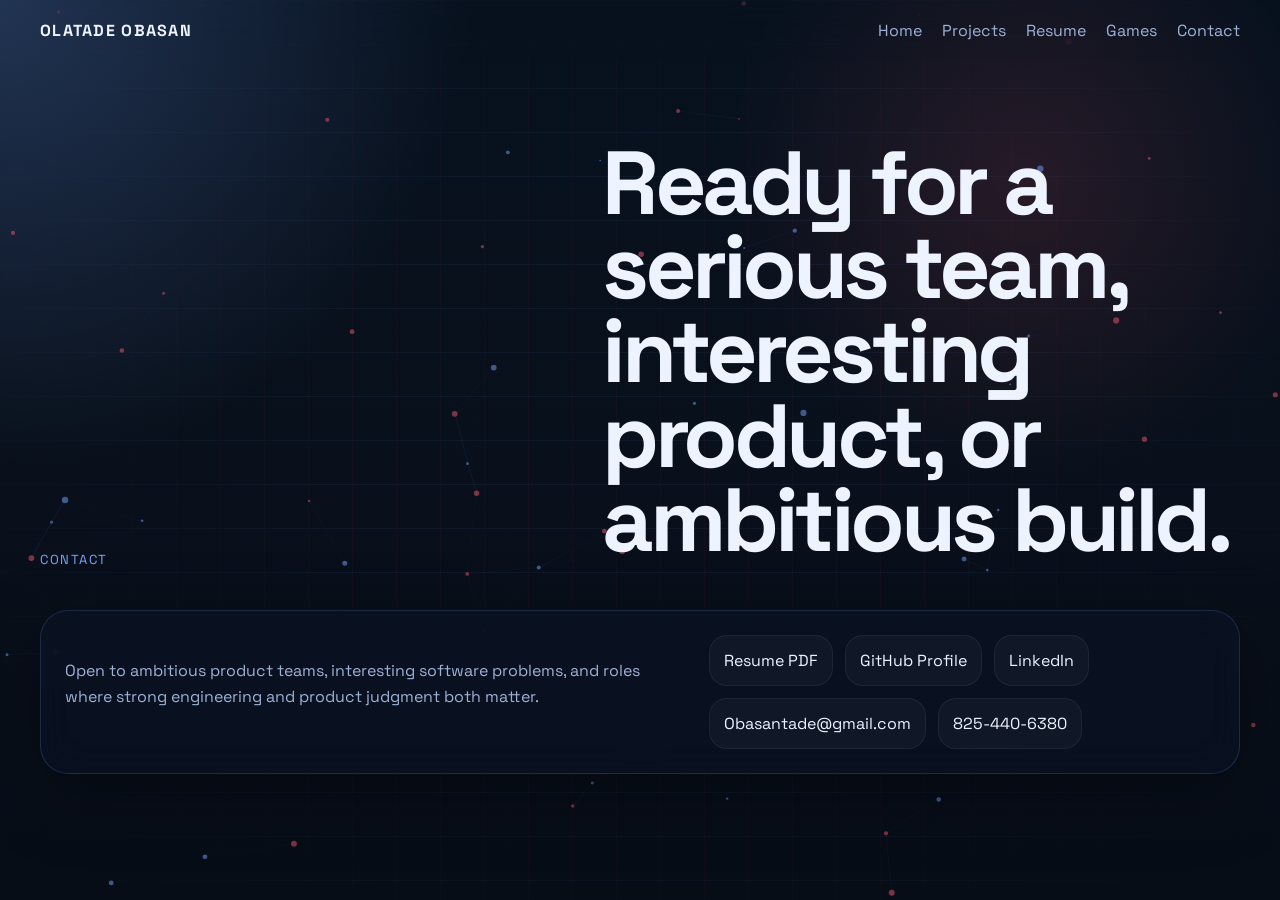
==== commit baec2082: "test: harden multipage smoke coverage" ====
--- a/contact.html
+++ b/contact.html
@@ -34,7 +34,7 @@
         <section class="section contact-section" id="contact" data-mobile-group="contact">
           <div class="section-heading">
             <p class="eyebrow">Contact</p>
-            <h2>Ready for a serious team, interesting product, or ambitious build.</h2>
+            <h1>Ready for a serious team, interesting product, or ambitious build.</h1>
           </div>
 
           <div class="contact-card">
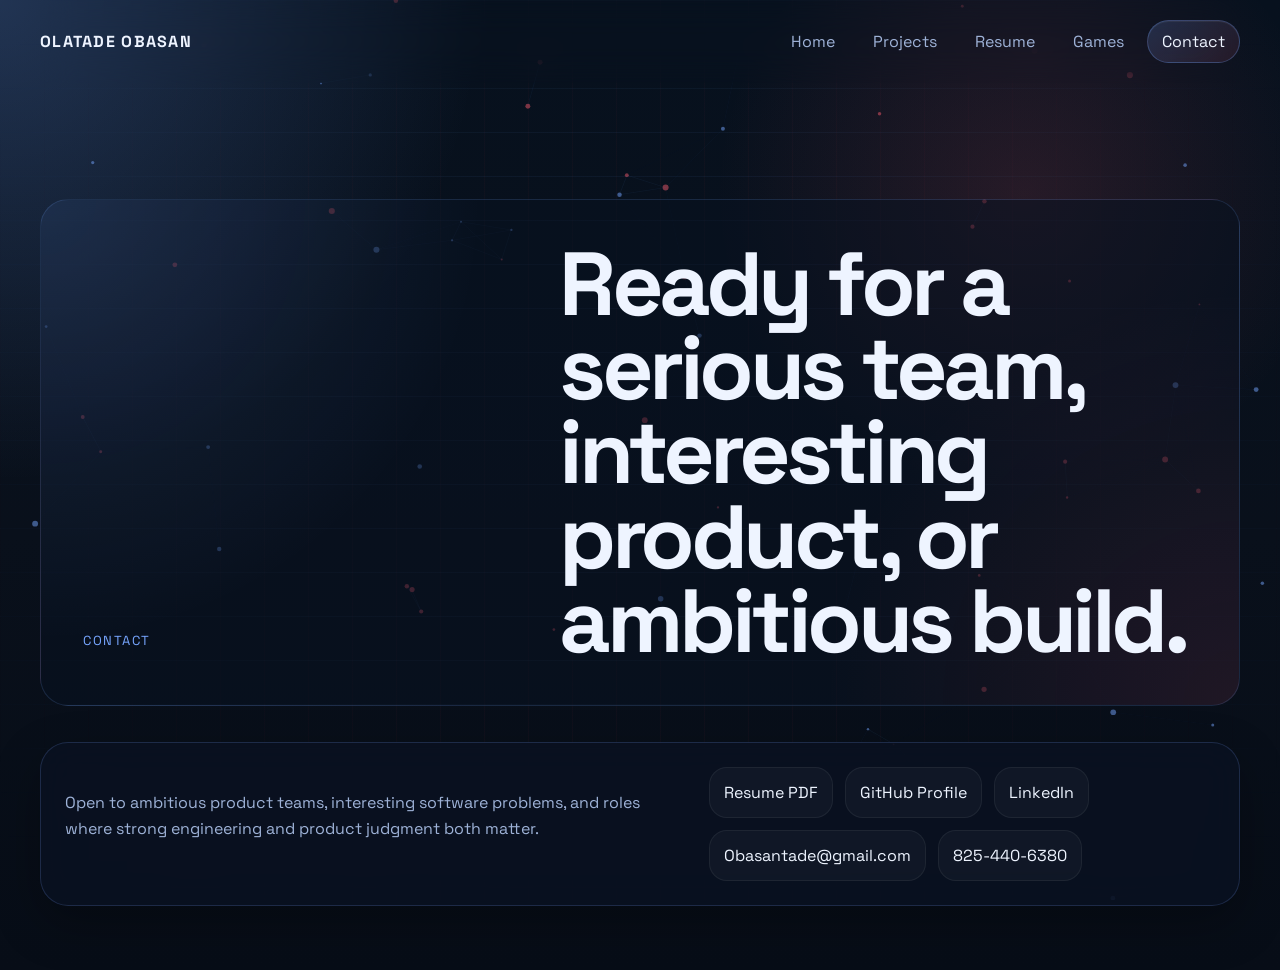
==== commit 32cd453f: "style: wire multipage visual hooks" ====
--- a/contact.html
+++ b/contact.html
@@ -26,13 +26,13 @@
           <a href="./projects.html">Projects</a>
           <a href="./resume.html">Resume</a>
           <a href="./games.html">Games</a>
-          <a href="./contact.html">Contact</a>
+          <a class="is-active" href="./contact.html">Contact</a>
         </nav>
       </header>
 
-      <main id="top">
+      <main id="top" class="page-shell">
         <section class="section contact-section" id="contact" data-mobile-group="contact">
-          <div class="section-heading">
+          <div class="section-heading page-intro">
             <p class="eyebrow">Contact</p>
             <h1>Ready for a serious team, interesting product, or ambitious build.</h1>
           </div>
--- a/styles.css
+++ b/styles.css
@@ -10,6 +10,8 @@
   --accent-2: #f05a6b;
   --accent-warm: #ff9e7a;
   --shadow: 0 20px 70px rgba(0, 0, 0, 0.35);
+  --shadow-card: 0 18px 48px rgba(0, 0, 0, 0.28);
+  --shadow-card-hover: 0 24px 64px rgba(0, 0, 0, 0.42);
   --radius-lg: 28px;
   --radius-md: 18px;
   --radius-sm: 12px;
@@ -113,8 +115,52 @@
 
 .nav {
   display: flex;
-  gap: 20px;
+  gap: 8px;
   color: var(--muted);
+}
+
+.nav a {
+  padding: 10px 14px;
+  border: 1px solid transparent;
+  border-radius: 999px;
+  transition: color 180ms ease, border-color 180ms ease, background 180ms ease, transform 180ms ease;
+}
+
+.nav a:hover,
+.nav a:focus-visible {
+  color: var(--text);
+  border-color: rgba(119, 166, 255, 0.2);
+  background: rgba(119, 166, 255, 0.08);
+  transform: translateY(-1px);
+}
+
+.nav a.is-active {
+  color: var(--text);
+  border-color: rgba(119, 166, 255, 0.28);
+  background: linear-gradient(135deg, rgba(119, 166, 255, 0.18), rgba(240, 90, 107, 0.1));
+  box-shadow: inset 0 1px 0 rgba(255, 255, 255, 0.06);
+}
+
+.page-shell {
+  display: grid;
+  gap: clamp(32px, 5vw, 72px);
+  padding-top: clamp(16px, 3vw, 36px);
+}
+
+.page-intro {
+  display: grid;
+  gap: 16px;
+  padding: clamp(24px, 4vw, 42px);
+  border: 1px solid rgba(119, 166, 255, 0.16);
+  border-radius: var(--radius-lg);
+  background:
+    radial-gradient(circle at top left, rgba(119, 166, 255, 0.14), transparent 34%),
+    radial-gradient(circle at bottom right, rgba(240, 90, 107, 0.1), transparent 32%),
+    rgba(8, 19, 34, 0.52);
+}
+
+.page-intro > :last-child {
+  margin-bottom: 0;
 }
 
 .hero,
@@ -546,7 +592,7 @@
   justify-content: space-between;
   gap: 24px;
   align-items: end;
-  margin-bottom: 28px;
+  margin-bottom: clamp(24px, 4vw, 36px);
 }
 
 .project-grid,
@@ -561,6 +607,66 @@
 
 .project-card {
   padding: 24px;
+}
+
+.premium-surface {
+  box-shadow: var(--shadow-card);
+  transition: transform 220ms ease, border-color 220ms ease, box-shadow 220ms ease, background 220ms ease;
+}
+
+.project-card,
+.gallery-card,
+.architecture-card,
+.proof-card,
+.resume-card,
+.game-showcase-card,
+.game-info-card,
+.game-controls-card,
+.spoons-card,
+.contact-card {
+  box-shadow: var(--shadow-card);
+  transition: transform 220ms ease, border-color 220ms ease, box-shadow 220ms ease, background 220ms ease;
+}
+
+.premium-surface:hover,
+.project-card:hover,
+.gallery-card:hover,
+.architecture-card:hover,
+.proof-card:hover,
+.resume-card:hover,
+.game-showcase-card:hover,
+.game-info-card:hover,
+.game-controls-card:hover,
+.spoons-card:hover,
+.contact-card:hover {
+  transform: translateY(-3px);
+  border-color: rgba(119, 166, 255, 0.28);
+  box-shadow: var(--shadow-card-hover);
+}
+
+.project-copy {
+  display: grid;
+  align-content: start;
+}
+
+.project-copy a {
+  display: inline-flex;
+  align-items: center;
+  width: fit-content;
+  padding: 9px 13px;
+  border: 1px solid rgba(119, 166, 255, 0.22);
+  border-radius: 999px;
+  background: rgba(119, 166, 255, 0.08);
+  color: var(--text);
+  font-weight: 500;
+  transition: transform 180ms ease, border-color 180ms ease, background 180ms ease;
+}
+
+.project-copy a:hover,
+.project-copy a:focus-visible {
+  transform: translateY(-1px);
+  border-color: rgba(240, 90, 107, 0.32);
+  background: linear-gradient(135deg, rgba(119, 166, 255, 0.14), rgba(240, 90, 107, 0.12));
 }
 
 .project-grid > .featured {
@@ -1884,11 +1990,17 @@
   .hero-copy,
   .hero-panel,
   .project-card,
+  .gallery-card,
+  .architecture-card,
   .resume-card,
   .lab-card,
   .contact-card {
     padding: 20px;
     border-radius: 22px;
+  }
+
+  .project-grid {
+    gap: 16px;
   }
 
   .hero-radar {
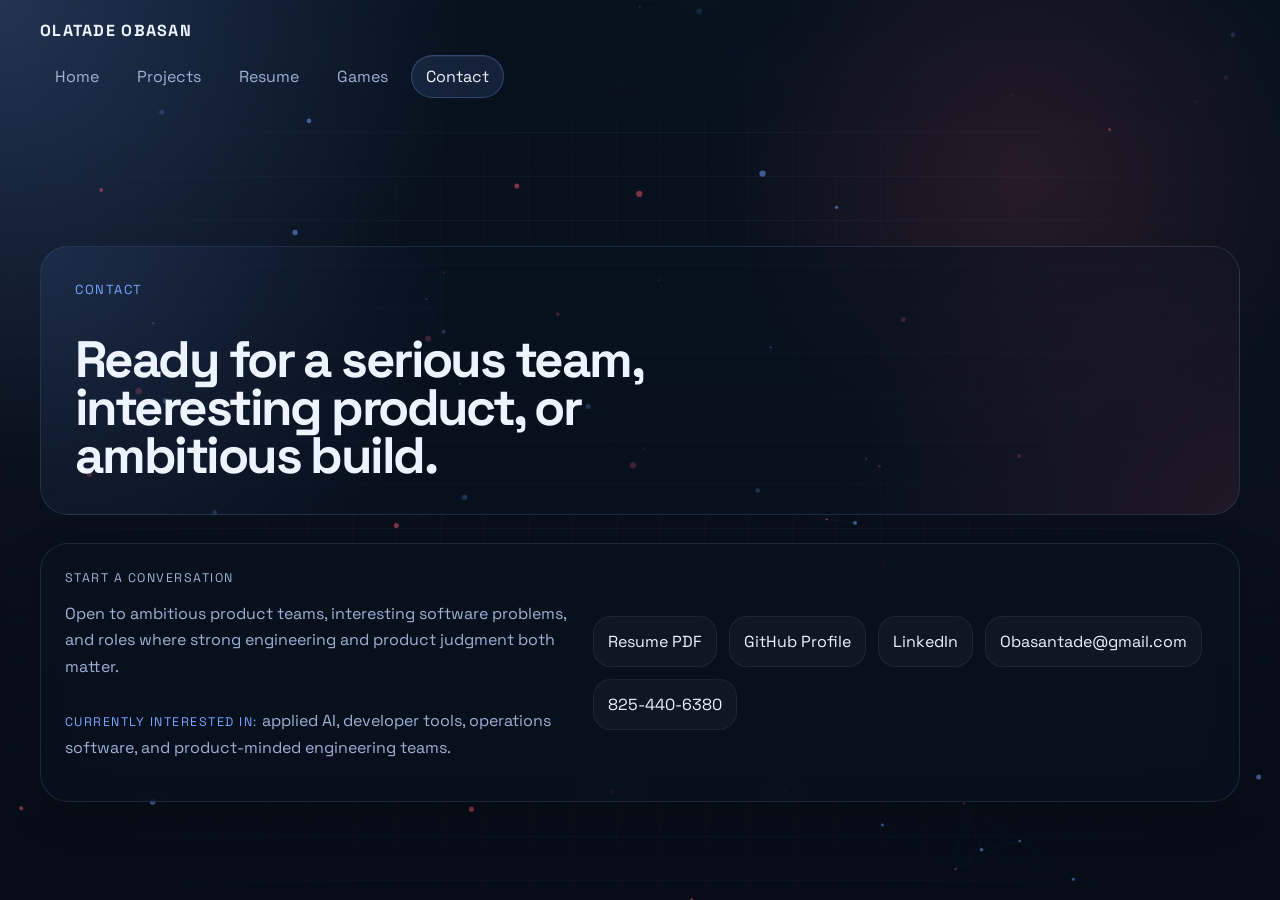
==== commit 19919830: "feat: promote 3d portfolio site" ====
--- a/contact.html
+++ b/contact.html
@@ -38,10 +38,14 @@
           </div>
 
           <div class="contact-card">
-            <p>
-              Open to ambitious product teams, interesting software problems, and roles where strong
-              engineering and product judgment both matter.
-            </p>
+            <div class="contact-copy">
+              <p class="contact-kicker">Start a conversation</p>
+              <p>
+                Open to ambitious product teams, interesting software problems, and roles where strong
+                engineering and product judgment both matter.
+              </p>
+              <p class="contact-interest"><span>Currently interested in:</span> applied AI, developer tools, operations software, and product-minded engineering teams.</p>
+            </div>
             <div class="contact-links">
               <a href="./assets/resume-professional.pdf">Resume PDF</a>
               <a href="https://github.com/tadester">GitHub Profile</a>
--- a/styles.css
+++ b/styles.css
@@ -10,7 +10,7 @@
   --accent-2: #f05a6b;
   --accent-warm: #ff9e7a;
   --shadow: 0 20px 70px rgba(0, 0, 0, 0.35);
-  --shadow-card: 0 18px 48px rgba(0, 0, 0, 0.28);
+  --shadow-card: 0 14px 42px rgba(0, 0, 0, 0.2);
   --shadow-card-hover: 0 24px 64px rgba(0, 0, 0, 0.42);
   --radius-lg: 28px;
   --radius-md: 18px;
@@ -18,6 +18,8 @@
   --glow-strength: 0.74;
   --grid-strength: 0.34;
   --bg-motion: 0.42;
+  --motion-fast: 180ms;
+  --motion-slow: 420ms;
 }
 
 * {
@@ -37,6 +39,123 @@
     radial-gradient(circle at top left, rgba(119, 166, 255, calc(var(--glow-strength) * 0.32)), transparent 30%),
     radial-gradient(circle at 80% 20%, rgba(240, 90, 107, calc(var(--glow-strength) * 0.18)), transparent 24%),
     linear-gradient(180deg, #07111e 0%, #09101b 55%, #070d17 100%);
+}
+
+.solar-body {
+  overflow: hidden;
+}
+
+.orbital-header {
+  position: fixed;
+  inset: 24px 28px auto;
+  z-index: 3;
+  display: flex;
+  justify-content: space-between;
+  align-items: center;
+}
+
+.orbital-status {
+  color: var(--muted);
+  font-size: 0.92rem;
+}
+
+#solar-system {
+  position: relative;
+  min-height: 100vh;
+  display: grid;
+  place-items: center;
+}
+
+.solar-intro {
+  position: absolute;
+  left: clamp(20px, 5vw, 72px);
+  top: 50%;
+  z-index: 2;
+  display: grid;
+  gap: 12px;
+  width: min(360px, calc(100vw - 40px));
+  transform: translateY(-50%);
+}
+
+.solar-profile {
+  width: 84px;
+  height: 84px;
+  border-radius: 50%;
+  object-fit: cover;
+  border: 1px solid rgba(255, 255, 255, 0.2);
+  box-shadow: 0 14px 42px rgba(0, 0, 0, 0.35);
+}
+
+.solar-intro h1 {
+  font-size: clamp(2.4rem, 4vw, 4.2rem);
+  max-width: 8ch;
+  margin-bottom: 0;
+}
+
+.solar-intro p:last-child {
+  color: var(--muted);
+}
+
+.solar-bio {
+  max-width: 28ch;
+  color: var(--text);
+  font-size: 1.05rem;
+}
+
+#solar-canvas {
+  position: absolute;
+  inset: 0;
+  width: 100%;
+  height: 100%;
+  display: block;
+}
+
+.planet-label-layer {
+  position: fixed;
+  inset: 0;
+  z-index: 2;
+  pointer-events: none;
+}
+
+.planet-label {
+  position: absolute;
+  transform: translate(-50%, calc(-50% - 34px));
+  padding: 7px 12px;
+  border-radius: 999px;
+  background: rgba(6, 14, 28, 0.72);
+  border: 1px solid rgba(255, 255, 255, 0.14);
+  backdrop-filter: blur(12px);
+  color: var(--text);
+  font-size: 0.82rem;
+}
+
+.planet-legend {
+  position: absolute;
+  right: clamp(20px, 5vw, 72px);
+  bottom: clamp(22px, 4vw, 42px);
+  z-index: 2;
+  display: grid;
+  gap: 10px;
+}
+
+.planet-legend a {
+  display: block;
+  min-width: 150px;
+  padding: 13px 18px;
+  border-radius: 999px;
+  border: 1px solid rgba(255, 255, 255, 0.16);
+  background: rgba(8, 16, 30, 0.62);
+  color: var(--text);
+  cursor: pointer;
+  backdrop-filter: blur(16px);
+  transition: border-color 180ms ease, background 180ms ease, transform 180ms ease;
+}
+
+.planet-legend a:hover,
+.planet-legend a:focus-visible {
+  border-color: rgba(119, 166, 255, 0.54);
+  background: rgba(18, 31, 56, 0.86);
+  transform: translateX(-4px);
 }
 
 body::before {
@@ -136,21 +255,22 @@
 
 .nav a.is-active {
   color: var(--text);
+  border-radius: 999px;
   border-color: rgba(119, 166, 255, 0.28);
-  background: linear-gradient(135deg, rgba(119, 166, 255, 0.18), rgba(240, 90, 107, 0.1));
+  background: rgba(119, 166, 255, 0.12);
   box-shadow: inset 0 1px 0 rgba(255, 255, 255, 0.06);
 }
 
 .page-shell {
   display: grid;
-  gap: clamp(32px, 5vw, 72px);
-  padding-top: clamp(16px, 3vw, 36px);
+  gap: clamp(28px, 4vw, 52px);
+  padding-top: clamp(18px, 2vw, 28px);
 }
 
 .page-intro {
   display: grid;
-  gap: 16px;
-  padding: clamp(24px, 4vw, 42px);
+  gap: 12px;
+  padding: clamp(22px, 3vw, 34px);
   border: 1px solid rgba(119, 166, 255, 0.16);
   border-radius: var(--radius-lg);
   background:
@@ -159,6 +279,17 @@
     rgba(8, 19, 34, 0.52);
 }
 
+.section-heading.page-intro {
+  display: grid;
+  justify-content: start;
+  align-items: start;
+}
+
+.section-heading.page-intro h1 {
+  max-width: 18ch;
+  font-size: clamp(2rem, 4vw, 3.4rem);
+}
+
 .page-intro > :last-child {
   margin-bottom: 0;
 }
@@ -169,11 +300,12 @@
   position: relative;
 }
 
-.hero {
-  display: grid;
-  grid-template-columns: 1.15fr 0.85fr;
-  gap: 28px;
-  min-height: 92vh;
+.hero-support {
+  display: grid;
+  grid-template-columns: minmax(0, 1.05fr) minmax(360px, 0.95fr);
+  gap: clamp(24px, 4vw, 40px);
+  min-height: auto;
+  padding: clamp(48px, 8vw, 92px) 0 clamp(18px, 3vw, 34px);
   align-items: center;
 }
 
@@ -194,7 +326,10 @@
 }
 
 .hero-copy {
-  padding: 48px;
+  padding: clamp(30px, 5vw, 54px);
+  background:
+    radial-gradient(circle at top center, rgba(119, 166, 255, 0.13), transparent 48%),
+    rgba(10, 18, 34, 0.62);
 }
 
 .hero-copy,
@@ -218,11 +353,19 @@
 }
 
 h1 {
-  font-size: clamp(3rem, 8vw, 5.6rem);
+  font-size: clamp(2.35rem, 5vw, 4.25rem);
   line-height: 0.94;
   letter-spacing: -0.05em;
   max-width: 11ch;
   margin-bottom: 20px;
+}
+
+.hero-copy h1 {
+  max-width: 12ch;
+  background: linear-gradient(135deg, #f5f8ff 18%, #c6d8ff 62%, #f5d5d8);
+  background-clip: text;
+  -webkit-background-clip: text;
+  color: transparent;
 }
 
 h2 {
@@ -330,6 +473,167 @@
 
 .hero-panel {
   padding: 20px;
+  width: 100%;
+}
+
+.world-hero {
+  display: grid;
+  gap: 24px;
+  min-height: calc(100vh - 108px);
+  align-content: center;
+  padding: clamp(28px, 5vw, 56px) 0;
+}
+
+.world-hero-copy {
+  display: grid;
+  gap: 14px;
+  max-width: 760px;
+}
+
+.world-scene {
+  position: relative;
+  min-height: 430px;
+  border: 1px solid rgba(119, 166, 255, 0.2);
+  border-radius: var(--radius-lg);
+  background:
+    radial-gradient(circle at center, rgba(119, 166, 255, 0.18), transparent 28%),
+    linear-gradient(180deg, rgba(12, 22, 42, 0.94), rgba(8, 14, 28, 0.94));
+  overflow: hidden;
+  perspective: 1200px;
+  transform-style: preserve-3d;
+  box-shadow: var(--shadow);
+}
+
+.world-skyline {
+  position: absolute;
+  inset: auto 0 0;
+  display: flex;
+  justify-content: space-around;
+  align-items: end;
+  height: 42%;
+  opacity: 0.34;
+}
+
+.world-skyline span {
+  width: 11%;
+  border: 1px solid rgba(119, 166, 255, 0.22);
+  background: linear-gradient(180deg, rgba(119, 166, 255, 0.24), rgba(119, 166, 255, 0.02));
+}
+
+.world-skyline span:nth-child(1) { height: 34%; }
+.world-skyline span:nth-child(2) { height: 56%; }
+.world-skyline span:nth-child(3) { height: 72%; }
+.world-skyline span:nth-child(4) { height: 48%; }
+.world-skyline span:nth-child(5) { height: 64%; }
+
+.world-scene::before {
+  content: "";
+  position: absolute;
+  inset: 12%;
+  background:
+    linear-gradient(rgba(119, 166, 255, 0.12) 1px, transparent 1px),
+    linear-gradient(90deg, rgba(119, 166, 255, 0.12) 1px, transparent 1px);
+  background-size: 42px 42px;
+  transform: rotateX(72deg) translateY(76px);
+  transform-origin: center;
+}
+
+.world-orbit,
+.world-core,
+.world-node,
+.world-path {
+  position: absolute;
+  left: 50%;
+  top: 50%;
+}
+
+.world-orbit {
+  border: 1px solid rgba(119, 166, 255, 0.24);
+  border-radius: 50%;
+  transform: translate(-50%, -50%) rotateX(72deg);
+}
+
+.orbit-outer {
+  width: min(76vw, 720px);
+  height: min(42vw, 360px);
+}
+
+.orbit-inner {
+  width: min(48vw, 440px);
+  height: min(28vw, 230px);
+}
+
+.world-core {
+  display: grid;
+  place-items: center;
+  width: 124px;
+  height: 124px;
+  border-radius: 32px;
+  transform: translate(-50%, -50%) rotateX(10deg);
+  background: linear-gradient(135deg, rgba(119, 166, 255, 0.35), rgba(240, 90, 107, 0.28));
+  border: 1px solid rgba(255, 255, 255, 0.24);
+  box-shadow: 0 0 48px rgba(119, 166, 255, 0.28);
+  font-weight: 700;
+}
+
+.world-node {
+  display: inline-flex;
+  align-items: center;
+  justify-content: center;
+  min-width: 126px;
+  min-height: 58px;
+  padding: 0 18px;
+  border-radius: 999px;
+  border: 1px solid rgba(255, 255, 255, 0.18);
+  background: rgba(10, 18, 34, 0.9);
+  box-shadow: 0 12px 36px rgba(0, 0, 0, 0.32);
+  transition: transform 220ms ease, border-color 220ms ease, background 220ms ease;
+}
+
+.world-node:hover {
+  border-color: rgba(119, 166, 255, 0.7);
+  background: rgba(18, 34, 64, 0.96);
+}
+
+.node-projects { transform: translate(170px, -50%) translateZ(80px); }
+.node-games { transform: translate(-290px, -50%) translateZ(30px); }
+.node-resume { transform: translate(-50%, -170px) translateZ(110px); }
+.node-contact { transform: translate(-50%, 120px) translateZ(40px); }
+
+.world-path {
+  height: 2px;
+  width: 180px;
+  transform-origin: left center;
+  background: linear-gradient(90deg, rgba(119, 166, 255, 0.1), rgba(119, 166, 255, 0.7));
+}
+
+.path-projects { transform: rotate(0deg); }
+.path-games { transform: rotate(180deg); }
+.path-resume { transform: rotate(-90deg); width: 120px; }
+.path-contact { transform: rotate(90deg); width: 120px; }
+
+.directory-grid {
+  display: grid;
+  grid-template-columns: repeat(3, minmax(0, 1fr));
+  gap: 14px;
+}
+
+.directory-card {
+  display: grid;
+  gap: 10px;
+  padding: 20px;
+  border: 1px solid var(--line);
+  border-radius: var(--radius-md);
+  background: rgba(10, 18, 34, 0.58);
+}
+
+.directory-card h3,
+.directory-card p {
+  margin-bottom: 0;
+}
+
+.directory-card a {
+  color: var(--accent);
 }
 
 .headshot-card {
@@ -537,14 +841,14 @@
 }
 
 .section {
-  padding: 80px 0 0;
+  padding: clamp(72px, 8vw, 108px) 0 0;
 }
 
 .proof-strip {
   display: grid;
   grid-template-columns: repeat(3, minmax(0, 1fr));
-  gap: 18px;
-  padding-top: 16px;
+  gap: 20px;
+  padding-top: clamp(34px, 5vw, 56px);
 }
 
 .proof-card,
@@ -592,21 +896,26 @@
   justify-content: space-between;
   gap: 24px;
   align-items: end;
-  margin-bottom: clamp(24px, 4vw, 36px);
+  margin-bottom: clamp(18px, 3vw, 28px);
 }
 
 .project-grid,
 .lab-grid {
   display: grid;
-  gap: 20px;
+  gap: 18px;
 }
 
 .project-grid {
   grid-template-columns: 1.2fr 0.8fr;
 }
 
+.home-feature-grid {
+  grid-template-columns: repeat(3, minmax(0, 1fr));
+  gap: clamp(16px, 2vw, 24px);
+}
+
 .project-card {
-  padding: 24px;
+  padding: clamp(20px, 2vw, 24px);
 }
 
 .premium-surface {
@@ -622,8 +931,9 @@
 .game-showcase-card,
 .game-info-card,
 .game-controls-card,
-.spoons-card,
 .contact-card {
+  background: rgba(10, 18, 34, 0.58);
+  border-color: rgba(155, 181, 236, 0.14);
   box-shadow: var(--shadow-card);
   transition: transform 220ms ease, border-color 220ms ease, box-shadow 220ms ease, background 220ms ease;
 }
@@ -637,7 +947,6 @@
 .game-showcase-card:hover,
 .game-info-card:hover,
 .game-controls-card:hover,
-.spoons-card:hover,
 .contact-card:hover {
   transform: translateY(-3px);
   border-color: rgba(119, 166, 255, 0.28);
@@ -679,6 +988,26 @@
   gap: 18px;
 }
 
+.featured-meta {
+  display: grid;
+  gap: 12px;
+  margin-top: 18px;
+}
+
+.featured-meta div {
+  display: grid;
+  gap: 4px;
+}
+
+.featured-meta span,
+.contact-kicker,
+.contact-interest span {
+  color: var(--accent);
+  text-transform: uppercase;
+  letter-spacing: 0.12em;
+  font-size: 0.78rem;
+}
+
 .analysis-board {
   display: grid;
   gap: 16px;
@@ -855,6 +1184,16 @@
   border: 1px solid rgba(255, 255, 255, 0.08);
 }
 
+.bakery-stack {
+  grid-template-columns: repeat(3, minmax(0, 1fr));
+}
+
+.bakery-stack img {
+  min-height: 320px;
+  object-fit: contain;
+  background: rgba(255, 255, 255, 0.03);
+}
+
 .media-card {
   display: grid;
   gap: 18px;
@@ -879,6 +1218,7 @@
 
 .gallery-grid {
   grid-template-columns: repeat(3, minmax(0, 1fr));
+  gap: 18px;
 }
 
 .gallery-card {
@@ -1115,13 +1455,12 @@
 
 .resume-walkthrough {
   display: grid;
-  grid-template-columns: 280px 1fr;
-  gap: 20px;
+  grid-template-columns: 240px 1fr;
+  gap: 18px;
 }
 
 .resume-nav,
 .resume-stage,
-.spoons-card,
 .game-showcase-card,
 .game-info-card,
 .game-controls-card {
@@ -1203,509 +1542,151 @@
   grid-column: span 2;
 }
 
-.games-grid {
-  grid-template-columns: 1.1fr 0.9fr 0.9fr;
-}
-
-.spoons-card,
+.games-subheading {
+  margin-top: 8px;
+}
+
+.games-subheading h2 {
+  font-size: clamp(1.4rem, 2.6vw, 2rem);
+}
+
+.playable-games-grid,
+.compact-experiments-grid {
+  display: grid;
+  gap: 18px;
+}
+
+.playable-games-grid {
+  grid-template-columns: 1.15fr 0.85fr;
+}
+
+.compact-experiments-grid {
+  grid-template-columns: 1fr 0.7fr;
+}
+
+.compact-experiments-grid .game-showcase-card,
+.compact-experiments-grid .game-info-card {
+  padding: 20px;
+}
+
+.card-room-card {
+  padding: 24px;
+  background: rgba(10, 18, 34, 0.58);
+  border: 1px solid rgba(155, 181, 236, 0.14);
+  border-radius: var(--radius-lg);
+  box-shadow: var(--shadow-card);
+}
+
+.card-room,
+.card-room-table {
+  display: grid;
+  gap: 18px;
+}
+
+.card-room-menu[hidden],
+.card-room-table[hidden] {
+  display: none !important;
+}
+
+.card-room-menu,
+.card-row {
+  display: flex;
+  flex-wrap: wrap;
+  gap: 18px;
+}
+
+.card-room-status {
+  display: flex;
+  flex-wrap: wrap;
+  gap: 16px;
+  justify-content: space-between;
+  align-items: center;
+}
+
+.card-row > div {
+  flex: 1 1 280px;
+}
+
+.playing-hand {
+  display: flex;
+  flex-wrap: wrap;
+  gap: 10px;
+  min-height: 150px;
+  padding: 14px;
+  border-radius: 18px;
+  background: rgba(255, 255, 255, 0.03);
+  border: 1px solid rgba(255, 255, 255, 0.08);
+}
+
+.community-zone {
+  grid-column: 1 / -1;
+}
+
+.community-hand {
+  min-height: 130px;
+}
+
+.playing-card {
+  width: 92px;
+  height: 132px;
+  object-fit: contain;
+}
+
+.orbital-drift-card {
+  display: grid;
+  gap: 16px;
+}
+
+.orbital-drift-hud {
+  display: flex;
+  justify-content: space-between;
+  color: var(--muted);
+}
+
+.orbital-drift-board {
+  position: relative;
+  min-height: 320px;
+  overflow: hidden;
+  border-radius: 24px;
+  border: 1px solid rgba(119, 166, 255, 0.16);
+  background:
+    radial-gradient(circle at center, rgba(255, 179, 109, 0.16), transparent 28%),
+    rgba(5, 12, 22, 0.9);
+}
+
+.drift-sun,
+.drift-probe,
+.drift-pickup {
+  position: absolute;
+  border-radius: 50%;
+}
+
+.drift-sun {
+  width: 78px;
+  height: 78px;
+  left: calc(50% - 39px);
+  top: calc(50% - 39px);
+  background: radial-gradient(circle at 35% 35%, #fff0bf, #ffb36d, #f05a6b);
+}
+
+.drift-probe {
+  width: 18px;
+  height: 18px;
+  background: #eef4ff;
+  box-shadow: 0 0 20px rgba(119, 166, 255, 0.7);
+}
+
+.drift-pickup {
+  width: 16px;
+  height: 16px;
+  background: var(--accent-warm);
+  box-shadow: 0 0 16px rgba(255, 158, 122, 0.75);
+}
+
 .game-showcase-card,
 .game-info-card,
 .game-controls-card {
   padding: 24px;
-}
-
-.spoons-card {
-  grid-column: 1 / -1;
-  display: grid;
-  gap: 16px;
-}
-
-.spoons-shell {
-  display: grid;
-  gap: 18px;
-}
-
-.spoons-status-bar {
-  display: flex;
-  gap: 12px;
-  flex-wrap: wrap;
-  align-items: center;
-  justify-content: space-between;
-  padding: 16px;
-  border-radius: 20px;
-  border: 1px solid rgba(255, 255, 255, 0.08);
-  background:
-    linear-gradient(135deg, rgba(255, 255, 255, 0.06), rgba(255, 255, 255, 0.02)),
-    rgba(6, 14, 24, 0.78);
-}
-
-.spoons-status-pill {
-  min-width: 104px;
-  padding: 12px 14px;
-  border-radius: 16px;
-  border: 1px solid rgba(255, 255, 255, 0.07);
-  background: rgba(255, 255, 255, 0.03);
-}
-
-.spoons-status-pill span,
-.spoons-stack-label,
-.spoons-player-meta span,
-.spoons-seat-note,
-.spoons-helper {
-  color: var(--muted);
-  font-size: 0.84rem;
-}
-
-.spoons-status-pill strong,
-.spoons-player-meta strong {
-  display: block;
-  margin-top: 4px;
-  font-size: 1rem;
-  color: var(--text);
-}
-
-.spoons-table {
-  position: relative;
-  min-height: 560px;
-  border-radius: 34px;
-  overflow: hidden;
-  border: 1px solid rgba(255, 255, 255, 0.08);
-  background:
-    radial-gradient(circle at top, rgba(255, 230, 133, 0.24), transparent 30%),
-    radial-gradient(circle at 25% 22%, rgba(119, 166, 255, 0.18), transparent 26%),
-    radial-gradient(circle at 80% 76%, rgba(240, 90, 107, 0.2), transparent 30%),
-    linear-gradient(180deg, rgba(18, 79, 67, 0.94), rgba(9, 52, 46, 0.98));
-  box-shadow:
-    inset 0 0 0 2px rgba(255, 255, 255, 0.03),
-    inset 0 30px 90px rgba(255, 213, 103, 0.12);
-}
-
-.spoons-table::before {
-  content: "";
-  position: absolute;
-  inset: 18px;
-  border-radius: 28px;
-  border: 1px solid rgba(255, 255, 255, 0.06);
-  background:
-    radial-gradient(circle, transparent 0 48%, rgba(255, 255, 255, 0.03) 49%, transparent 50%),
-    linear-gradient(135deg, rgba(255, 255, 255, 0.05), transparent 35%);
-  pointer-events: none;
-}
-
-.spoons-center {
-  position: absolute;
-  inset: 58% auto auto 50%;
-  transform: translate(-50%, -50%);
-  width: min(220px, calc(100% - 64px));
-  display: grid;
-  justify-items: center;
-  gap: 8px;
-  z-index: 5;
-}
-
-.spoons-logo-badge {
-  padding: 8px 14px;
-  border-radius: 999px;
-  border: 1px solid rgba(255, 212, 94, 0.4);
-  background: linear-gradient(135deg, rgba(255, 190, 60, 0.24), rgba(255, 121, 66, 0.16));
-  color: #fff5db;
-  font-size: 0.8rem;
-  letter-spacing: 0.08em;
-  text-transform: uppercase;
-}
-
-.spoons-spoon-ring {
-  width: 138px;
-  min-height: 104px;
-  display: grid;
-  grid-template-columns: repeat(2, minmax(0, 1fr));
-  gap: 8px;
-  padding: 12px;
-  border-radius: 999px;
-  background:
-    radial-gradient(circle, rgba(255, 255, 255, 0.08), rgba(255, 255, 255, 0.02) 65%, transparent 72%),
-    rgba(120, 38, 17, 0.26);
-  box-shadow:
-    inset 0 0 0 1px rgba(255, 255, 255, 0.04),
-    0 18px 32px rgba(6, 14, 24, 0.36);
-  cursor: pointer;
-}
-
-.spoons-spoon-ring.is-disabled {
-  cursor: default;
-  opacity: 0.82;
-}
-
-.spoons-spoon-chip {
-  display: grid;
-  place-items: center;
-  aspect-ratio: 1;
-  border-radius: 999px;
-  padding: 0;
-  border: 1px solid rgba(255, 255, 255, 0.06);
-  background: radial-gradient(circle, rgba(255, 255, 255, 0.16), rgba(255, 255, 255, 0.04));
-  cursor: pointer;
-}
-
-.spoons-spoon-chip img {
-  width: 26px;
-  height: 26px;
-  object-fit: contain;
-  filter: drop-shadow(0 8px 16px rgba(0, 0, 0, 0.26));
-}
-
-.spoons-spoon-chip.is-claimed {
-  opacity: 0.25;
-  transform: scale(0.94);
-  cursor: default;
-}
-
-.spoons-center-stack {
-  display: flex;
-  gap: 10px;
-  align-items: end;
-}
-
-.spoons-deck-stack,
-.spoons-discard-stack {
-  display: grid;
-  justify-items: center;
-  gap: 10px;
-}
-
-.spoons-stack-card {
-  width: 46px;
-  aspect-ratio: 0.72;
-  border-radius: 14px;
-  border: 1px solid rgba(255, 255, 255, 0.12);
-  background: rgba(4, 10, 18, 0.78);
-  background-position: center;
-  background-repeat: no-repeat;
-  background-size: cover;
-  box-shadow: 0 12px 22px rgba(6, 14, 24, 0.3);
-}
-
-.spoons-stack-back {
-  background-image: url("./src/images/card_back.png");
-}
-
-.spoons-announcer {
-  max-width: 200px;
-  margin: 0;
-  text-align: center;
-  color: #f4fbff;
-  line-height: 1.25;
-  font-size: 0.82rem;
-  text-shadow: 0 6px 24px rgba(0, 0, 0, 0.35);
-}
-
-.spoon-grab-button.is-disabled {
-  opacity: 0.45;
-  cursor: pointer;
-}
-
-.spoons-seat {
-  position: absolute;
-  width: 154px;
-  padding: 10px;
-  border-radius: 20px;
-  border: 1px solid rgba(255, 255, 255, 0.08);
-  background:
-    linear-gradient(135deg, rgba(12, 31, 28, 0.82), rgba(8, 18, 31, 0.76)),
-    rgba(5, 12, 22, 0.74);
-  box-shadow: 0 18px 28px rgba(5, 12, 22, 0.28);
-  z-index: 1;
-}
-
-.spoons-seat.is-turn {
-  box-shadow:
-    0 0 0 2px rgba(255, 214, 110, 0.36),
-    0 18px 36px rgba(255, 196, 86, 0.18);
-}
-
-.spoons-seat.is-out {
-  opacity: 0.56;
-}
-
-.spoons-seat-top {
-  top: 14px;
-  left: 50%;
-  transform: translateX(-50%);
-}
-
-.spoons-seat-left {
-  top: 51%;
-  left: 12px;
-  transform: translateY(-50%);
-}
-
-.spoons-seat-right {
-  top: 51%;
-  right: 12px;
-  transform: translateY(-50%);
-}
-
-.spoons-seat-bottom {
-  display: none;
-}
-
-.spoons-seat-header {
-  display: flex;
-  align-items: center;
-  gap: 10px;
-}
-
-.spoons-avatar {
-  width: 38px;
-  height: 38px;
-  border-radius: 12px;
-  object-fit: cover;
-  border: 2px solid rgba(255, 255, 255, 0.14);
-  box-shadow: 0 10px 20px rgba(0, 0, 0, 0.2);
-  background: rgba(255, 255, 255, 0.06);
-}
-
-.spoons-player-name-row {
-  display: flex;
-  align-items: center;
-  gap: 8px;
-  flex-wrap: wrap;
-}
-
-.spoons-player-name-row strong {
-  font-size: 0.88rem;
-}
-
-.spoons-player-badge {
-  padding: 3px 8px;
-  border-radius: 999px;
-  font-size: 0.64rem;
-  letter-spacing: 0.04em;
-  text-transform: uppercase;
-  border: 1px solid rgba(255, 255, 255, 0.08);
-  background: rgba(255, 255, 255, 0.05);
-}
-
-.spoons-player-badge.is-live {
-  border-color: rgba(255, 214, 110, 0.32);
-  background: rgba(255, 214, 110, 0.14);
-  color: #ffe6a0;
-}
-
-.spoons-player-badge.is-spoon {
-  border-color: rgba(255, 245, 220, 0.26);
-  background: rgba(255, 245, 220, 0.16);
-  color: #fff8e6;
-}
-
-.spoons-player-badge.is-out {
-  border-color: rgba(240, 90, 107, 0.28);
-  background: rgba(240, 90, 107, 0.12);
-  color: #ffc8cf;
-}
-
-.spoons-player-meta {
-  display: grid;
-  gap: 4px;
-}
-
-.spoons-seat-note {
-  margin: 8px 0 6px;
-  font-size: 0.74rem;
-}
-
-.spoons-bot-hand {
-  display: flex;
-  gap: 0;
-  min-height: 56px;
-  align-items: center;
-}
-
-.spoons-mini-card {
-  width: 32px;
-  aspect-ratio: 0.72;
-  margin-left: -12px;
-  border-radius: 8px;
-  border: 1px solid rgba(255, 255, 255, 0.14);
-  background-image: url("./src/images/card_back.png");
-  background-position: center;
-  background-repeat: no-repeat;
-  background-size: cover;
-  box-shadow: 0 10px 20px rgba(0, 0, 0, 0.26);
-}
-
-.spoons-mini-card:first-child {
-  margin-left: 0;
-}
-
-.spoons-bottom-row {
-  display: grid;
-  grid-template-columns: 1.2fr 0.8fr;
-  gap: 14px;
-  margin-top: -2px;
-}
-
-.spoons-hand-panel,
-.spoons-rules {
-  padding: 18px;
-  border-radius: 24px;
-  border: 1px solid rgba(255, 255, 255, 0.08);
-  background:
-    linear-gradient(135deg, rgba(255, 255, 255, 0.04), rgba(255, 255, 255, 0.02)),
-    rgba(5, 12, 22, 0.74);
-}
-
-.spoons-hand-header {
-  display: flex;
-  justify-content: space-between;
-  gap: 16px;
-  align-items: center;
-  margin-bottom: 12px;
-}
-
-.spoons-hand-header h4,
-.spoons-rules h4 {
-  margin: 8px 0 0;
-}
-
-.spoons-player-console {
-  display: flex;
-  align-items: center;
-  gap: 12px;
-}
-
-.spoons-console-avatar {
-  width: 54px;
-  height: 54px;
-  border-radius: 16px;
-  object-fit: cover;
-  border: 2px solid rgba(255, 255, 255, 0.12);
-}
-
-.spoons-console-copy {
-  display: grid;
-  gap: 6px;
-}
-
-.spoons-console-copy h4 {
-  margin: 0;
-}
-
-.spoons-console-hearts {
-  display: flex;
-  gap: 8px;
-  flex-wrap: wrap;
-}
-
-.spoons-hand-actions {
-  display: grid;
-  justify-items: end;
-  gap: 10px;
-}
-
-.spoon-grab-button {
-  min-width: 168px;
-}
-
-.spoons-player-hand {
-  display: flex;
-  gap: 10px;
-  flex-wrap: wrap;
-}
-
-.spoons-card-button {
-  position: relative;
-  width: 102px;
-  aspect-ratio: 0.72;
-  padding: 0;
-  border: none;
-  background: transparent;
-  cursor: pointer;
-  transform: translateY(0);
-  transition: transform 180ms ease;
-}
-
-.spoons-card-button:hover,
-.spoons-card-button:focus-visible {
-  transform: translateY(-6px);
-}
-
-.spoons-card-button[disabled] {
-  cursor: default;
-}
-
-.spoons-card-button img,
-.spoons-card-static {
-  width: 100%;
-  height: 100%;
-  border-radius: 18px;
-  display: block;
-  object-fit: cover;
-  border: 1px solid rgba(255, 255, 255, 0.14);
-  box-shadow: 0 14px 24px rgba(0, 0, 0, 0.28);
-}
-
-.spoons-card-button span {
-  position: absolute;
-  inset: auto 10px 10px 10px;
-  padding: 8px 10px;
-  border-radius: 999px;
-  font-size: 0.82rem;
-  text-align: center;
-  background: rgba(5, 12, 22, 0.78);
-  border: 1px solid rgba(255, 255, 255, 0.08);
-}
-
-.spoons-card-button.is-pick {
-  filter: drop-shadow(0 10px 24px rgba(255, 214, 110, 0.2));
-}
-
-.spoons-card-button.is-pick img {
-  border-color: rgba(255, 214, 110, 0.28);
-}
-
-.spoons-empty-hand {
-  padding: 20px;
-  border-radius: 20px;
-  border: 1px dashed rgba(255, 255, 255, 0.14);
-  color: var(--muted);
-  width: 100%;
-  text-align: center;
-}
-
-.spoons-rules .timeline {
-  margin-top: 18px;
-  gap: 10px;
-}
-
-.spoons-rules .timeline li {
-  padding: 12px 14px;
-  font-size: 0.95rem;
-}
-
-.spoons-health-track {
-  display: flex;
-  gap: 8px;
-  flex-wrap: wrap;
-}
-
-.spoons-heart-chip {
-  width: 24px;
-  height: 24px;
-  display: grid;
-  place-items: center;
-  border-radius: 999px;
-  background: rgba(255, 255, 255, 0.04);
-  border: 1px solid rgba(255, 255, 255, 0.08);
-  font-size: 0.8rem;
-  filter: grayscale(1);
-  opacity: 0.42;
-}
-
-.spoons-heart-chip.is-lost {
-  filter: grayscale(0);
-  opacity: 1;
-  background: linear-gradient(135deg, rgba(240, 90, 107, 0.24), rgba(255, 163, 142, 0.16));
 }
 
 .game-showcase-card {
@@ -1807,6 +1788,20 @@
   align-items: center;
 }
 
+.contact-copy {
+  display: grid;
+  gap: 12px;
+  max-width: 620px;
+}
+
+.contact-kicker {
+  margin: 0;
+}
+
+.contact-interest {
+  color: var(--muted);
+}
+
 .contact-links {
   display: flex;
   flex-wrap: wrap;
@@ -1839,7 +1834,7 @@
 [data-reveal] {
   opacity: 0;
   transform: translateY(20px);
-  transition: opacity 500ms ease, transform 500ms ease;
+  transition: opacity var(--motion-slow) ease, transform var(--motion-slow) ease;
 }
 
 [data-reveal].is-visible {
@@ -1866,7 +1861,7 @@
 }
 
 @media (max-width: 980px) {
-  .hero,
+  .hero-support,
   .project-grid,
   .project-card.featured,
   .lab-grid,
@@ -1875,6 +1870,9 @@
   .proof-strip,
   .architecture-grid,
   .gallery-grid,
+  .directory-grid,
+  .playable-games-grid,
+      .compact-experiments-grid,
   .upload-grid,
   .games-grid,
   .resume-walkthrough {
@@ -1882,7 +1880,6 @@
     display: grid;
   }
 
-  .spoons-card {
     grid-column: auto;
   }
 
@@ -1912,8 +1909,6 @@
   .analysis-grid,
   .image-stack,
   .system-pillars,
-  .spoons-hand,
-  .spoons-bottom-row {
     grid-template-columns: 1fr;
   }
 
@@ -1941,40 +1936,42 @@
     border-radius: 14px;
   }
 
-  .spoons-table {
     min-height: 760px;
   }
 
-  .spoons-center {
     inset: 404px auto auto 50%;
     transform: translateX(-50%);
     width: min(220px, calc(100% - 42px));
   }
 
-  .spoons-seat-top,
-  .spoons-seat-left,
-  .spoons-seat-right,
-  .spoons-seat-bottom {
     left: 50%;
     right: auto;
     transform: translateX(-50%);
     width: min(214px, calc(100% - 30px));
   }
 
-  .spoons-seat-top {
     top: 24px;
   }
 
-  .spoons-seat-left {
     top: 144px;
   }
 
-  .spoons-seat-right {
     top: 274px;
   }
 
   .terminal-card {
     grid-column: auto;
+  }
+}
+
+@media (prefers-reduced-motion: reduce) {
+  *,
+  *::before,
+  *::after {
+    animation-duration: 0.01ms !important;
+    animation-iteration-count: 1 !important;
+    transition-duration: 0.01ms !important;
+    scroll-behavior: auto !important;
   }
 }
 
@@ -2017,30 +2014,22 @@
     width: 100%;
   }
 
-  .spoons-status-bar,
-  .spoons-hand-header {
     align-items: stretch;
   }
 
-  .spoons-status-pill,
-  .spoons-card-button {
     width: 100%;
   }
 
-  .spoons-player-hand {
     display: grid;
     grid-template-columns: repeat(2, minmax(0, 1fr));
   }
 
-  .spoons-card-button {
     max-width: none;
   }
 
-  .spoons-table {
     min-height: 780px;
   }
 
-  .spoons-spoon-ring {
     width: 132px;
     min-height: 100px;
   }
@@ -2049,11 +2038,9 @@
     grid-template-columns: 1fr;
   }
 
-  .spoons-player-console {
     align-items: start;
   }
 
-  .spoons-hand-actions {
     justify-items: stretch;
   }
 }
@@ -2094,6 +2081,15 @@
     display: none !important;
   }
 
+  .world-scene {
+    min-height: 360px;
+  }
+
+  .node-projects { transform: translate(60px, -50%) translateZ(80px); }
+  .node-games { transform: translate(-185px, -50%) translateZ(30px); }
+  .node-resume { transform: translate(-50%, -145px) translateZ(110px); }
+  .node-contact { transform: translate(-50%, 95px) translateZ(40px); }
+
   .hero {
     min-height: auto;
   }
